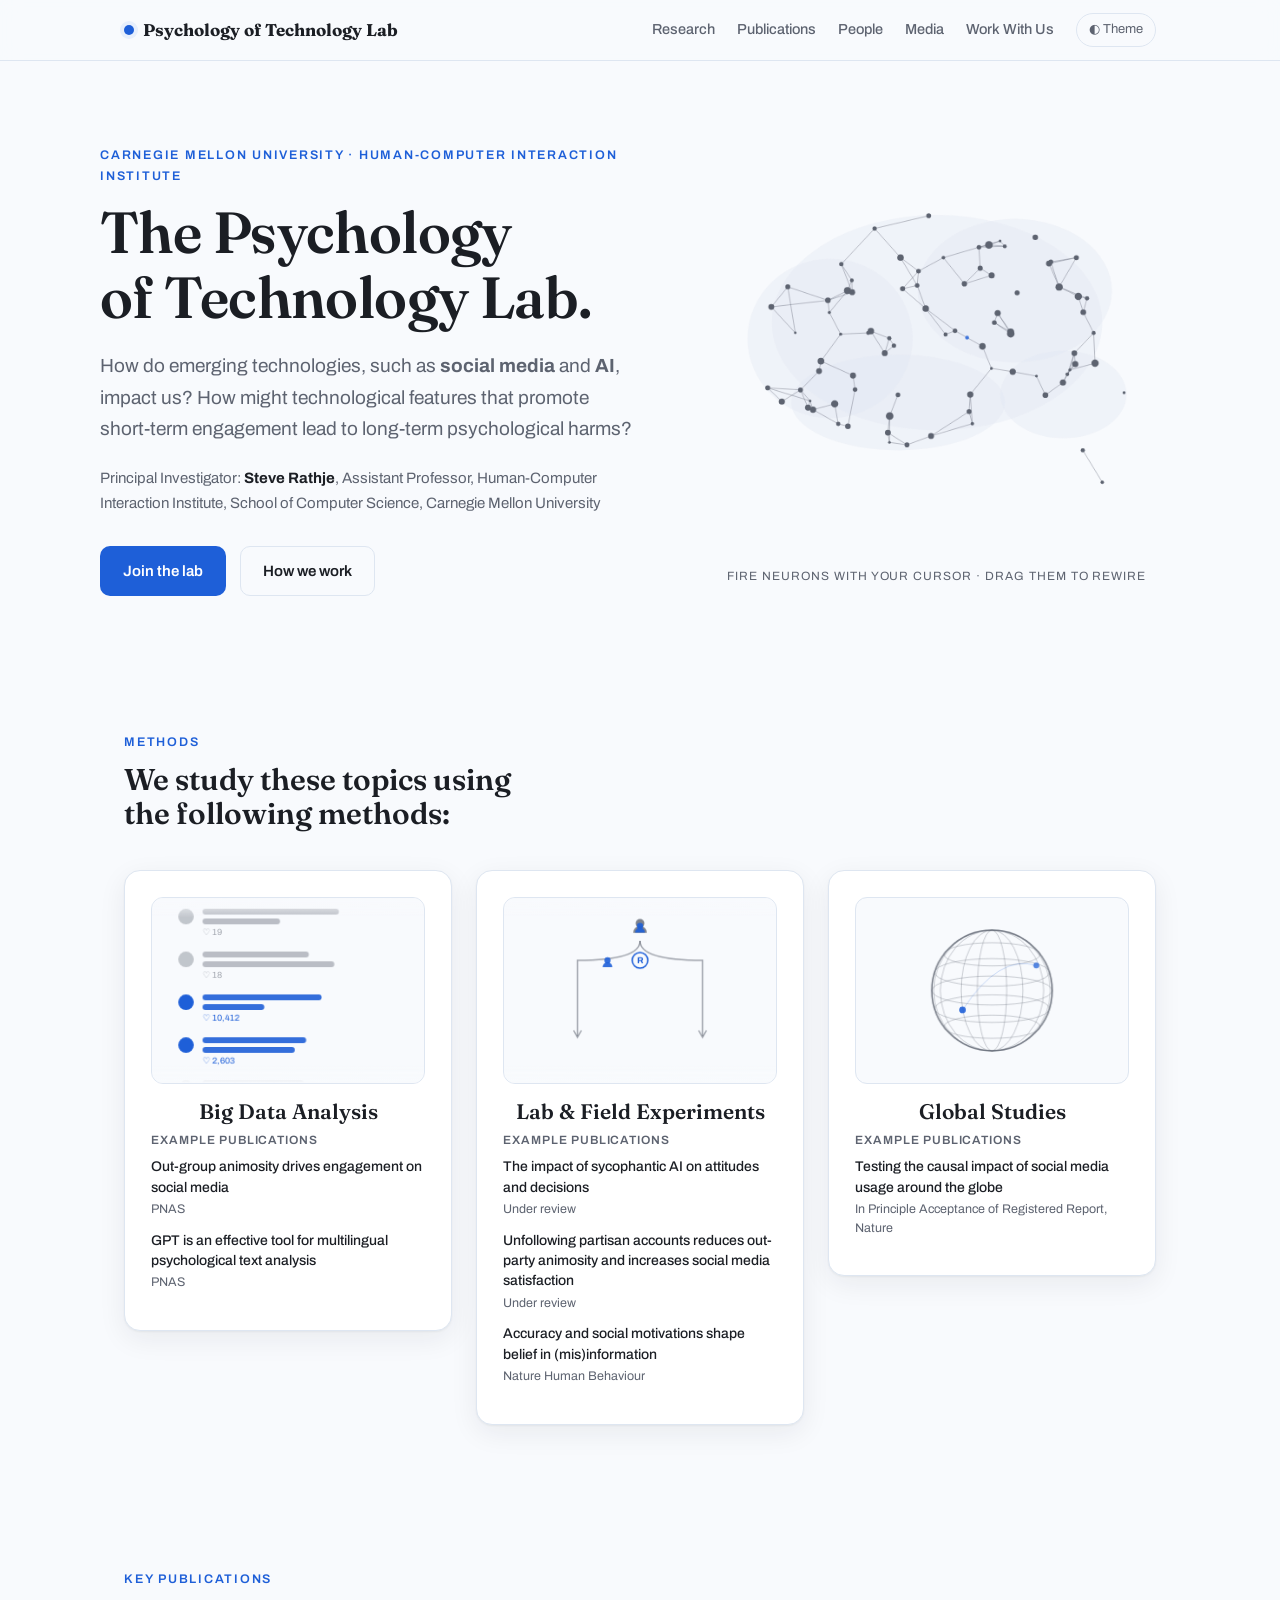
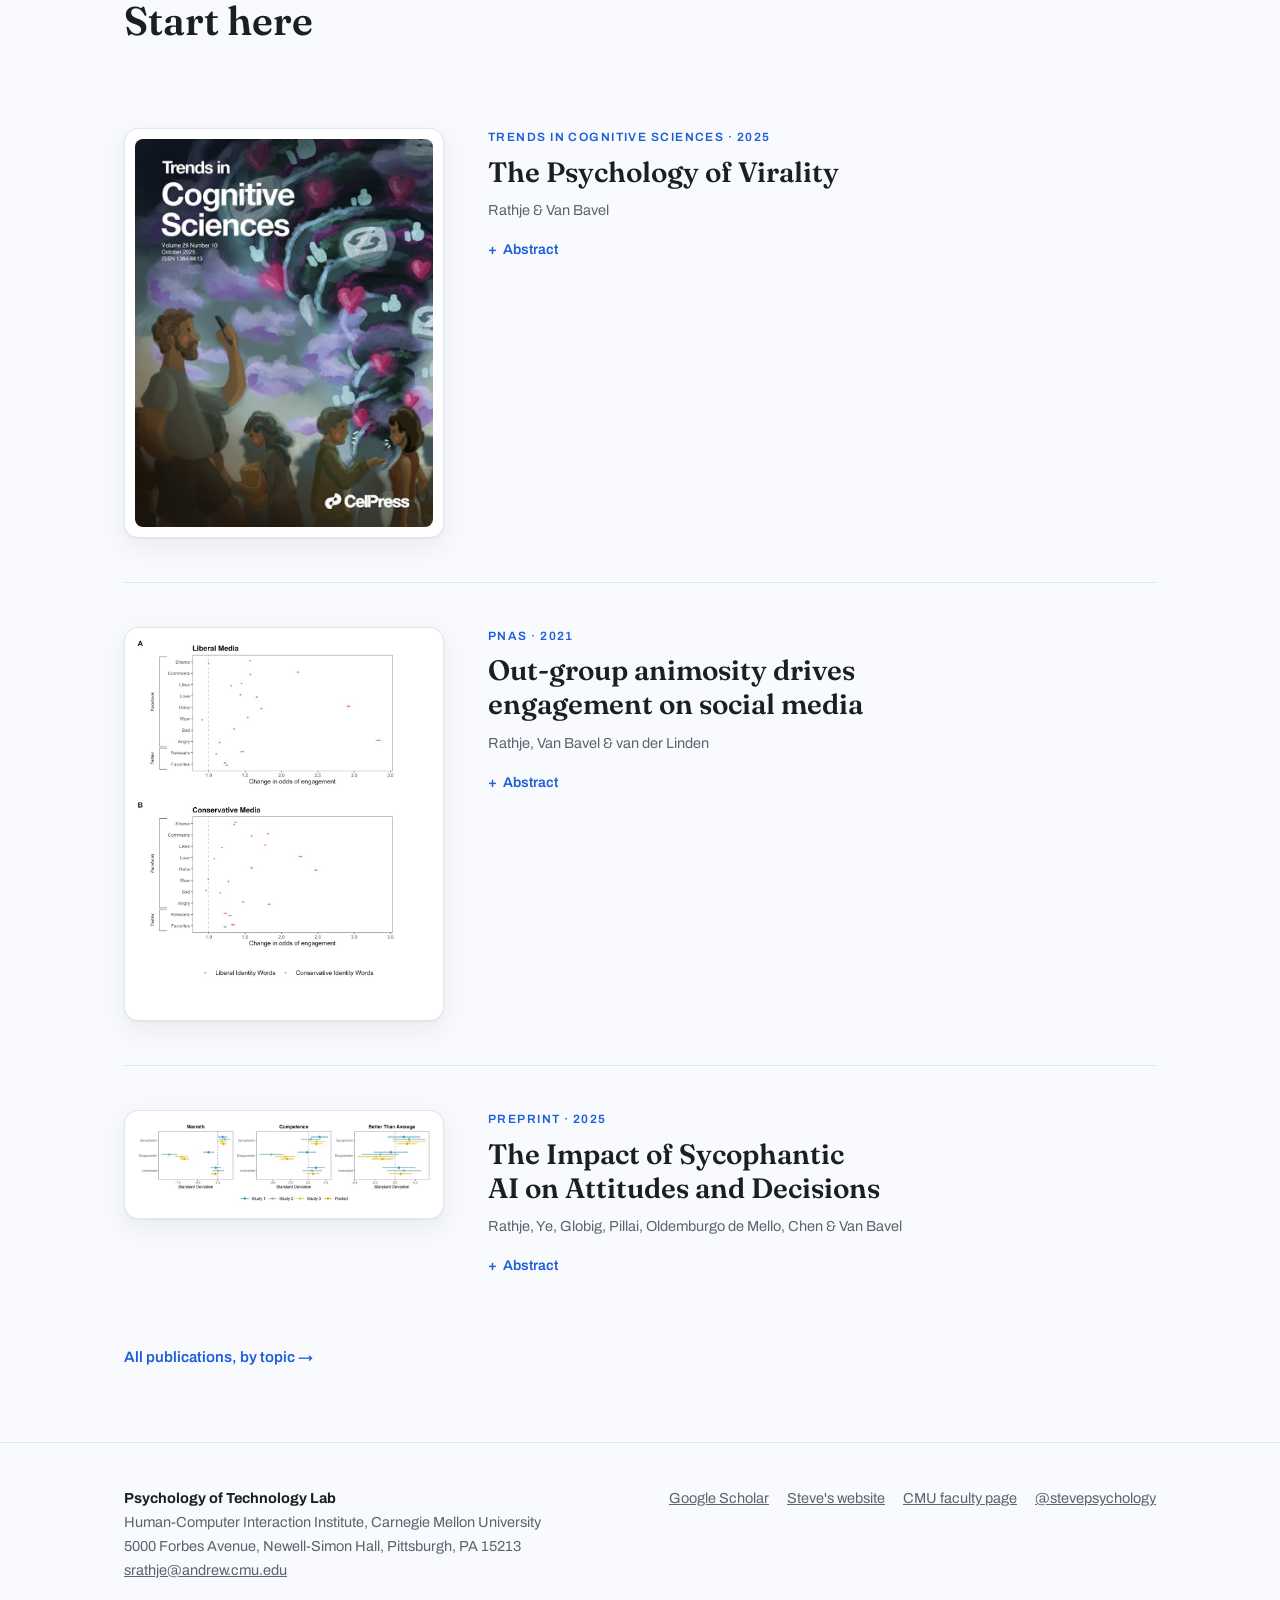
==== index.html @ 907377c3 "Organic brain + serif restored; editorial pub rows with framed figures and click-to-expand abstracts" ====
<!DOCTYPE html>
<html lang="en">
<head>
<meta charset="UTF-8">
<meta name="viewport" content="width=device-width, initial-scale=1.0">
<title>Psychology of Technology Lab — Carnegie Mellon University</title>
<meta name="description" content="The Psychology of Technology Lab at Carnegie Mellon University, led by Steve Rathje, studies how social media and AI shape belief, emotion, and division.">
<link rel="preconnect" href="https://fonts.googleapis.com">
<link rel="preconnect" href="https://fonts.gstatic.com" crossorigin>
<link href="https://fonts.googleapis.com/css2?family=Fraunces:opsz,wght@9..144,500;9..144,600;9..144,700&family=Archivo:wght@400;500;600;700&display=swap" rel="stylesheet">
<link rel="stylesheet" href="style.css">
</head>
<body>
<nav>
  <div class="wrap nav-inner">
    <a class="logo" href="index.html"><span class="badge" aria-hidden="true"></span>Psychology of Technology Lab</a>
    <div class="nav-links">
      <a href="index.html#methods">Research</a>
      <a href="publications.html">Publications</a>
      <a href="people.html">People</a>
      <a href="media.html">Media</a>
      <a href="join.html" class="keep">Work With Us</a>
      <button id="themeToggle" class="keep" aria-label="Toggle color theme">◐ Theme</button>
    </div>
  </div>
</nav>


<header class="hero wrap" id="top">
  <div class="hero-grid hero-v2">
    <div>
      <div class="eyebrow">Carnegie Mellon University · Human-Computer Interaction Institute</div>
      <h1 class="lab-title">The Psychology of Technology&nbsp;Lab.</h1>
      <p class="lede">How do emerging technologies, such as <strong>social media</strong> and
        <strong>AI</strong>, impact us? How might technological features that promote short-term
        engagement lead to long-term psychological harms?</p>
      <p class="director">Principal Investigator: <strong>Steve Rathje</strong>, Assistant Professor,
        Human-Computer Interaction Institute, School of Computer Science, Carnegie Mellon University</p>
      <div class="cta-row">
        <a class="btn primary" href="join.html">Join the lab</a>
        <a class="btn ghost" href="#methods">How we work</a>
      </div>
    </div>
    <div class="brain-wrap" aria-hidden="true">
      <canvas id="brain" width="560" height="460"></canvas>
      <div class="brain-hint">fire neurons with your cursor · drag them to rewire</div>
    </div>
  </div>
</header>



<section id="methods">
  <div class="wrap">
    <div class="section-head">
      <div class="eyebrow">Methods</div>
      <h2>We study these topics using the following methods:</h2>
    </div>
    <div class="methods">
      <div class="method">
        <div class="micon-frame"><canvas id="mData" width="220" height="150"></canvas></div>
        <h3>Big Data Analysis</h3>
        <div class="links"><span class="links-label">Example publications</span>
          <a href="https://doi.org/10.1073/pnas.2024292118" target="_blank" rel="noopener">Out-group animosity drives engagement on social media</a>
          <span class="venue">PNAS</span>
          <a href="https://doi.org/10.1073/pnas.2308950121" target="_blank" rel="noopener">GPT is an effective tool for multilingual psychological text analysis</a>
          <span class="venue">PNAS</span>
        </div>
      </div>
      <div class="method">
        <div class="micon-frame"><canvas id="mRct" width="220" height="150"></canvas></div>
        <h3>Lab &amp; Field Experiments</h3>
        <div class="links"><span class="links-label">Example publications</span>
          <a href="https://osf.io/preprints/psyarxiv/vmyek_v1" target="_blank" rel="noopener">The impact of sycophantic AI on attitudes and decisions</a>
          <span class="venue">Under review</span>
          <a href="https://doi.org/10.31234/osf.io/acbwg" target="_blank" rel="noopener">Unfollowing partisan accounts reduces out-party animosity and increases social media satisfaction</a>
          <span class="venue">Under review</span>
          <a href="https://doi.org/10.1038/s41562-023-01540-w" target="_blank" rel="noopener">Accuracy and social motivations shape belief in (mis)information</a>
          <span class="venue">Nature Human Behaviour</span>
        </div>
      </div>
      <div class="method">
        <div class="micon-frame"><canvas id="mGlobe" width="220" height="150"></canvas></div>
        <h3>Global Studies</h3>
        <div class="links"><span class="links-label">Example publications</span>
          <a href="https://osf.io/preprints/psyarxiv/ujtxa_v1" target="_blank" rel="noopener">Testing the causal impact of social media usage around the globe</a>
          <span class="venue">In Principle Acceptance of Registered Report, Nature</span>
        </div>
      </div>
    </div>
  </div>
</section>



<section id="key-pubs">
  <div class="wrap">
    <div class="section-head">
      <div class="eyebrow">Key Publications</div>
      <h2>Start here</h2>
    </div>
    <div>
      <div class="kp-row">
        <div class="kp-fig kp-cover"><img src="images/virality-cover.jpg" alt="" onerror="this.parentNode.remove()"></div>
        <div>
          <div class="kp-venue">Trends in Cognitive Sciences · 2025</div>
          <h3 class="kp-title"><a href="https://doi.org/10.1016/j.tics.2025.06.014" target="_blank" rel="noopener">The Psychology of Virality</a></h3>
          <div class="kp-authors">Rathje &amp; Van Bavel</div>
          <details class="kp-details"><summary>Abstract</summary><p class="kp-abs">Why do some ideas spread widely, while others fail to catch on? We review the psychology of information spread, or the psychology of “virality.” Similar types of information tend to spread in many contexts, both online and offline. This is likely because similar psychological processes drive information spread across contexts. We explain how these psychological processes interact with structural features of information environments, including norms, networks, and incentive structures. Surprisingly, widely shared content is often not widely liked—a phenomenon called “the paradox of virality.” We discuss the strengths and limitations of the virality metaphor, and future directions for the field, such as leveraging recent advances in artificial intelligence to better understand how information spreads across cultures and contexts.</p></details>
        </div>
      </div>
      <div class="kp-row">
        <div class="kp-fig"><img src="images/pub-animosity.jpg" alt="" onerror="this.parentNode.remove()"></div>
        <div>
          <div class="kp-venue">PNAS · 2021</div>
          <h3 class="kp-title"><a href="https://doi.org/10.1073/pnas.2024292118" target="_blank" rel="noopener">Out-group animosity drives engagement on social media</a></h3>
          <div class="kp-authors">Rathje, Van Bavel &amp; van der Linden</div>
          <details class="kp-details"><summary>Abstract</summary><p class="kp-abs">There has been growing concern about the role social media plays in political polarization. We investigated whether out-group animosity was particularly successful at generating engagement on two of the largest social media platforms: Facebook and Twitter. Analyzing posts from news media accounts and US congressional members ( n = 2,730,215), we found that posts about the political out-group were shared or retweeted about twice as often as posts about the in-group. Each individual term referring to the political out-group increased the odds of a social media post being shared by 67%. Out-group language consistently emerged as the strongest predictor of shares and retweets: the average effect size of out-group language was about 4.8 times as strong as that of negative affect language and about 6.7 times as strong as that of moral-emotional language-both established predictors of social media engagement. Language about the out-group was a very strong predictor of "angry" reactions (the most popular reactions across all datasets), and language about the in-group was a strong predictor of "love" reactions, reflecting in-group favoritism and out-group derogation. This out-group effect was not moderated by political orientation or social media platform, but stronger effects were found among political leaders than among news media accounts. In sum, out-group language is the strongest predictor of social media engagement across all relevant predictors measured, suggesting that social media may be creating perverse incentives for content expressing out-group animosity.</p></details>
        </div>
      </div>
      <div class="kp-row">
        <div class="kp-fig"><img src="images/pub-sycophancy.jpg" alt="" onerror="this.parentNode.remove()"></div>
        <div>
          <div class="kp-venue">Preprint · 2025</div>
          <h3 class="kp-title"><a href="https://osf.io/preprints/psyarxiv/vmyek_v1" target="_blank" rel="noopener">The Impact of Sycophantic AI on Attitudes and Decisions</a></h3>
          <div class="kp-authors">Rathje, Ye, Globig, Pillai, Oldemburgo de Mello, Chen &amp; Van Bavel</div>
          <details class="kp-details"><summary>Abstract</summary><p class="kp-abs">There is widespread concern that AI chatbots are “sycophantic,” or overly agreeable and validating. However, less is known about the causal impact of interacting with sycophantic AI on beliefs and behaviors. Across seven studies (total n = 7,227), we found that people enjoyed interacting with sycophantic AI chatbots more than interacting with neutral chatbots or “disagreeable” chatbots that challenged them. Brief conversations with sycophantic chatbots about political or personal topics increased the strength of people’s attitudes. Sycophantic chatbots also inflated people’s perceptions that they were better than the average person on desirable traits, and led people to bet more money that they scored better than average on tasks purporting to measure desirable traits. Participants consistently rated sycophantic chatbots as more “unbiased” than disagreeable chatbots, suggesting that people may be blind to biases in AI output that aligns with their views.</p></details>
        </div>
      </div>
    </div>
    <p class="see-all"><a href="publications.html">All publications, by topic →</a></p>
  </div>
</section>

<footer id="contact">
  <div class="wrap foot-grid">
    <div>
      <strong style="color:var(--ink)">Psychology of Technology Lab</strong><br>
      Human-Computer Interaction Institute, Carnegie Mellon University<br>
      5000 Forbes Avenue, Newell-Simon Hall, Pittsburgh, PA 15213<br>
      <a href="mailto:srathje@andrew.cmu.edu">srathje@andrew.cmu.edu</a>
    </div>
    <div class="foot-links">
      <a href="https://scholar.google.com/citations?user=tw5jvawAAAAJ" target="_blank" rel="noopener">Google Scholar</a>
      <a href="https://stevenrathje.com" target="_blank" rel="noopener">Steve's website</a>
      <a href="https://www.hcii.cmu.edu/people/steve-rathje" target="_blank" rel="noopener">CMU faculty page</a>
      <a href="https://www.tiktok.com/@stevepsychology" target="_blank" rel="noopener">@stevepsychology</a>
    </div>
  </div>
</footer>
<script>
const root=document.documentElement;
const saved=localStorage.getItem('ptl-theme');
if(saved) root.dataset.theme=saved;
document.getElementById('themeToggle').addEventListener('click',()=>{
  const dark=root.dataset.theme?root.dataset.theme==='dark':matchMedia('(prefers-color-scheme: dark)').matches;
  root.dataset.theme=dark?'light':'dark';
  localStorage.setItem('ptl-theme',root.dataset.theme);
});
</script>

<script>
// ===== stat counters =====
const fmt=n=>n>=1e6?(n/1e6)+'M':n.toLocaleString();
const animate=el=>{const target=+el.dataset.count,suffix=el.dataset.suffix||'';
  const t0=performance.now(),dur=1400;
  const step=t=>{const p=Math.min(1,(t-t0)/dur),eased=1-Math.pow(1-p,3);
    el.textContent=fmt(Math.round(target*eased))+(p===1?suffix:'');
    if(p<1)requestAnimationFrame(step);};
  requestAnimationFrame(step);};
const io=new IntersectionObserver(es=>es.forEach(e=>{
  if(e.isIntersecting){animate(e.target);io.unobserve(e.target);}}),{threshold:.6});
document.querySelectorAll('[data-count]').forEach(el=>io.observe(el));

const reduceMotion=matchMedia('(prefers-reduced-motion: reduce)').matches;
const css=v=>getComputedStyle(document.documentElement).getPropertyValue(v).trim();
const hiDPI=(cv,LW,LH)=>{const d=window.devicePixelRatio||1;cv.width=LW*d;cv.height=LH*d;
  const x=cv.getContext('2d');x.setTransform(d,0,0,d,0,0);return x;};

// ===== brain: neurons + wires that spark near the cursor =====
(function(){
  const cv=document.getElementById('brain'); if(!cv) return;
  const W=560,H=460,ctx=hiDPI(cv,W,H);
  // brain silhouette = union of blobs (side profile, facing left)
  const blobs=[
    [0.50,0.42,0.34,0.27],  // main hemisphere
    [0.28,0.46,0.17,0.20],  // frontal lobe
    [0.66,0.34,0.20,0.18],  // parietal
    [0.76,0.60,0.13,0.11],  // cerebellum
    [0.42,0.62,0.22,0.12],  // temporal
  ];
  const inBrain=(x,y)=>blobs.some(([cx,cy,rx,ry])=>{
    const dx=(x-cx)/rx, dy=(y-cy)/ry; return dx*dx+dy*dy<=1;});
  // sample neurons
  const N=80, nodes=[];
  let guard=0;
  while(nodes.length<N && guard++<20000){
    const x=Math.random(), y=Math.random();
    if(inBrain(x,y)) nodes.push({x:x*W, y:y*H, r:2+Math.random()*2, ph:Math.random()*6.28});
  }
  // brain stem tail
  nodes.push({x:0.80*W,y:0.74*H,r:2.5,ph:0},{x:0.84*W,y:0.82*H,r:2.5,ph:1});
  // edges: k nearest
  const edges=[];
  nodes.forEach((a,i)=>{
    const near=nodes.map((b,j)=>({j,d:Math.hypot(a.x-b.x,a.y-b.y)}))
      .filter(o=>o.j!==i).sort((p,q)=>p.d-q.d).slice(0,3);
    near.forEach(o=>{ if(i<o.j) edges.push([i,o.j]); });
  });
  let mouse={x:-999,y:-999}, dragging=null;
  const pos=e=>{const r=cv.getBoundingClientRect();
    return {x:(e.clientX-r.left)*(W/r.width), y:(e.clientY-r.top)*(H/r.height)};};
  cv.addEventListener('pointerdown',e=>{
    const p=pos(e);
    let best=null,bd=20;
    nodes.forEach(n=>{const d=Math.hypot(p.x-n.x,p.y-n.y); if(d<bd){bd=d;best=n;}});
    if(best){dragging=best; cv.setPointerCapture(e.pointerId); cv.style.cursor='grabbing';}
  });
  cv.addEventListener('pointermove',e=>{
    mouse=pos(e);
    if(dragging){
      dragging.x=Math.max(6,Math.min(W-6,mouse.x));
      dragging.y=Math.max(6,Math.min(H-6,mouse.y));
    } else {
      let near=false;
      nodes.forEach(n=>{if(Math.hypot(mouse.x-n.x,mouse.y-n.y)<20)near=true;});
      cv.style.cursor=near?'grab':'crosshair';
    }
  });
  const release=e=>{dragging=null; cv.style.cursor='crosshair';};
  cv.addEventListener('pointerup',release);
  cv.addEventListener('pointercancel',release);
  cv.addEventListener('pointerleave',e=>{if(!dragging)mouse={x:-999,y:-999};});
  const distToSeg=(p,a,b)=>{
    const l2=(a.x-b.x)**2+(a.y-b.y)**2; if(!l2) return Math.hypot(p.x-a.x,p.y-a.y);
    let t=((p.x-a.x)*(b.x-a.x)+(p.y-a.y)*(b.y-a.y))/l2; t=Math.max(0,Math.min(1,t));
    return Math.hypot(p.x-(a.x+t*(b.x-a.x)), p.y-(a.y+t*(b.y-a.y)));};
  // idle traveling pulses
  const pulses=[];
  const spawnPulse=()=>{ if(pulses.length<5) pulses.push({e:Math.floor(Math.random()*edges.length),t:0}); };
  setInterval(spawnPulse, 700);
  function jaggedLine(a,b,mag){
    ctx.beginPath(); ctx.moveTo(a.x,a.y);
    const segs=6;
    for(let s=1;s<segs;s++){
      const t=s/segs, nx=b.y-a.y, ny=a.x-b.x, len=Math.hypot(nx,ny)||1;
      const off=(Math.random()-0.5)*mag;
      ctx.lineTo(a.x+(b.x-a.x)*t+nx/len*off, a.y+(b.y-a.y)*t+ny/len*off);
    }
    ctx.lineTo(b.x,b.y); ctx.stroke();
  }
  function draw(t){
    ctx.clearRect(0,0,W,H);
    const accent=css('--accent')||'#E0402F', mutedC=css('--muted')||'#888', hair=css('--hairline')||'#ddd';
    // soft silhouette
    ctx.save(); ctx.globalAlpha=0.35;
    blobs.forEach(([cx,cy,rx,ry])=>{ ctx.beginPath();
      ctx.ellipse(cx*W,cy*H,rx*W,ry*H,0,0,6.29); ctx.fillStyle=hair; ctx.fill(); });
    ctx.restore();
    // wires
    edges.forEach(([i,j],k)=>{
      const a=nodes[i],b=nodes[j];
      const d=distToSeg(mouse,a,b);
      if(d<42){ // ⚡ electrified
        ctx.lineWidth=1.8; ctx.strokeStyle=accent;
        ctx.shadowColor=accent; ctx.shadowBlur=10;
        jaggedLine(a,b,7); ctx.shadowBlur=0;
      } else {
        ctx.lineWidth=1; ctx.strokeStyle=mutedC; ctx.globalAlpha=0.4;
        ctx.beginPath(); ctx.moveTo(a.x,a.y); ctx.lineTo(b.x,b.y); ctx.stroke();
        ctx.globalAlpha=1;
      }
    });
    // idle pulses
    for(let k=pulses.length-1;k>=0;k--){
      const p=pulses[k]; p.t+=0.02;
      if(p.t>=1){pulses.splice(k,1);continue;}
      const [i,j]=edges[p.e], a=nodes[i], b=nodes[j];
      ctx.beginPath();
      ctx.arc(a.x+(b.x-a.x)*p.t, a.y+(b.y-a.y)*p.t, 2.2, 0, 6.29);
      ctx.fillStyle=accent; ctx.globalAlpha=0.8; ctx.fill(); ctx.globalAlpha=1;
    }
    // neurons
    nodes.forEach(n=>{
      const d=Math.hypot(mouse.x-n.x, mouse.y-n.y);
      const hot=d<46;
      const r=n.r+(hot?2.5:Math.sin(t/700+n.ph)*0.6);
      ctx.beginPath(); ctx.arc(n.x,n.y,Math.max(1,r),0,6.29);
      ctx.fillStyle=hot?accent:mutedC;
      if(hot){ctx.shadowColor=accent;ctx.shadowBlur=12;}
      ctx.fill(); ctx.shadowBlur=0;
    });
    if(!reduceMotion) requestAnimationFrame(draw);
  }
  requestAnimationFrame(draw);
})();

// ===== unified method tiles: shared palette + fades =====
const tileColors=()=>({acc:css('--accent'),mut:css('--muted'),bg:css('--bg'),hair:css('--hairline')});
function edgeFade(ctx,W,H,bg){
  let g=ctx.createLinearGradient(0,0,0,18); g.addColorStop(0,bg); g.addColorStop(1,bg+'00');
  try{ctx.fillStyle=g;}catch(e){ctx.fillStyle=bg;}
  ctx.save();
  const top=ctx.createLinearGradient(0,0,0,20), bot=ctx.createLinearGradient(0,H-20,0,H);
  const toRgba=(hex,a)=>{const n=parseInt(hex.replace('#',''),16);
    return `rgba(${n>>16&255},${n>>8&255},${n&255},${a})`;};
  top.addColorStop(0,toRgba(bg,1)); top.addColorStop(1,toRgba(bg,0));
  bot.addColorStop(0,toRgba(bg,0)); bot.addColorStop(1,toRgba(bg,1));
  ctx.fillStyle=top; ctx.fillRect(0,0,W,20);
  ctx.fillStyle=bot; ctx.fillRect(0,H-20,W,20);
  ctx.restore();
}

// ---- big data: scrolling feed, click to like a post ----
(function(){
  const cv=document.getElementById('mData'); if(!cv) return;
  cv.style.cursor='pointer'; cv.title='Click a post to like it';
  const W=280,H=190,ctx=hiDPI(cv,W,H),PAD=26,ROW=44;
  const NROWS=Math.ceil(H/ROW)+2;
  const mkRow=()=>({w1:0.4+Math.random()*0.4, w2:0.25+Math.random()*0.45,
    hot:Math.random()<0.25, n:Math.floor(Math.random()*90)+10, liked:false, burst:0});
  const rows=Array.from({length:NROWS},mkRow);
  let off=0;
  cv.addEventListener('pointerdown',e=>{
    const r=cv.getBoundingClientRect();
    const y=(e.clientY-r.top)*(H/r.height);
    const i=Math.round((y+off+10-12)/ROW);
    if(rows[i]){ rows[i].liked=!rows[i].liked; rows[i].burst=1; }
  });
  function draw(){
    const {acc,mut,bg}=tileColors();
    ctx.clearRect(0,0,W,H);
    off+=0.35;
    if(off>=ROW){ off-=ROW; rows.pop(); rows.unshift(mkRow()); }
    rows.forEach((r,i)=>{
      const y=i*ROW-off-10;
      const on=r.hot||r.liked;
      ctx.beginPath(); ctx.arc(PAD+9,y+12,8,0,6.29);
      ctx.fillStyle=on?acc:mut; ctx.globalAlpha=on?1:0.35; ctx.fill(); ctx.globalAlpha=1;
      ctx.fillStyle=on?acc:mut; ctx.globalAlpha=on?0.9:0.4;
      ctx.beginPath(); ctx.roundRect(PAD+26,y+4,(W-2*PAD-30)*r.w1,6,3); ctx.fill();
      ctx.beginPath(); ctx.roundRect(PAD+26,y+14,(W-2*PAD-30)*r.w2,6,3); ctx.fill();
      ctx.globalAlpha=1;
      ctx.font='9px Archivo,sans-serif';
      ctx.fillStyle=on?acc:mut; ctx.globalAlpha=on?1:0.55;
      const count=r.liked?(r.n*137+1).toLocaleString():(r.hot?(r.n*137).toLocaleString():r.n);
      ctx.fillText((r.liked?'❤ ':'♡ ')+count+(r.liked?'  ⟳ '+Math.floor(r.n/2):''), PAD+26, y+31);
      ctx.globalAlpha=1;
      if(r.burst>0){ // like burst
        ctx.beginPath(); ctx.arc(PAD+9,y+12,8+(1-r.burst)*16,0,6.29);
        ctx.strokeStyle=acc; ctx.globalAlpha=r.burst*0.7; ctx.lineWidth=2; ctx.stroke();
        ctx.globalAlpha=1; r.burst-=0.03;
      }
    });
    edgeFade(ctx,W,H,bg);
    if(!reduceMotion) requestAnimationFrame(draw);
  }
  requestAnimationFrame(draw);
})();

// ---- randomization: click to reverse assignment ----
(function(){
  const cv=document.getElementById('mRct'); if(!cv) return;
  cv.style.cursor='pointer'; cv.title='Click to re-randomize';
  const W=280,H=190,ctx=hiDPI(cv,W,H),cx=W/2;
  const binY=H-34, leftX=W*0.27, rightX=W*0.73;
  const bins={l:[],r:[]};
  const parts=[];
  let flash=0;
  setInterval(()=>{ if(parts.length<3) parts.push({side:Math.random()<0.5?-1:1,t:0}); }, 900);
  cv.addEventListener('pointerdown',()=>{
    parts.forEach(p=>p.side*=-1);
    const tmp=bins.l.length; bins.l.length=bins.r.length; bins.r.length=tmp;
    flash=1;
  });
  function person(x,y,s,color,alpha){
    ctx.strokeStyle=color; ctx.fillStyle=color; ctx.globalAlpha=alpha; ctx.lineWidth=1.5;
    ctx.beginPath(); ctx.arc(x,y,3.2*s,0,6.29); ctx.fill();
    ctx.beginPath(); ctx.arc(x,y+7*s,5*s,Math.PI,0,false); ctx.fill();
    ctx.globalAlpha=1;
  }
  function draw(){
    const {acc,mut,bg}=tileColors();
    ctx.clearRect(0,0,W,H);
    person(cx,26,1.4,mut,0.8);
    ctx.strokeStyle=mut; ctx.globalAlpha=0.55; ctx.lineWidth=1.5;
    [[leftX,-1],[rightX,1]].forEach(([bx])=>{
      ctx.beginPath(); ctx.moveTo(cx,44);
      ctx.quadraticCurveTo(cx,64,bx,64); ctx.lineTo(bx,binY-14); ctx.stroke();
      ctx.beginPath(); ctx.moveTo(bx-4,binY-20); ctx.lineTo(bx,binY-13); ctx.lineTo(bx+4,binY-20); ctx.stroke();
    });
    ctx.globalAlpha=1;
    ctx.beginPath(); ctx.arc(cx,64,8+flash*3,0,6.29);
    ctx.fillStyle=bg; ctx.fill();
    ctx.strokeStyle=acc; ctx.lineWidth=1.5+flash*1.5; ctx.stroke();
    ctx.fillStyle=acc; ctx.font='bold 9px Archivo'; ctx.fillText('R',cx-3,67);
    if(flash>0) flash-=0.05;
    for(let k=parts.length-1;k>=0;k--){
      const p=parts[k]; p.t+=0.012;
      if(p.t>=1){ (p.side<0?bins.l:bins.r).push(1); parts.splice(k,1); continue; }
      const bx=p.side<0?leftX:rightX;
      let x,y;
      if(p.t<0.35){ x=cx; y=26+(p.t/0.35)*38; }
      else if(p.t<0.6){ const u=(p.t-0.35)/0.25; x=cx+(bx-cx)*u; y=64; }
      else { const u=(p.t-0.6)/0.4; x=bx; y=64+(binY-14-64)*u; }
      person(x,y,1,acc,0.9);
    }
    [[bins.l,leftX],[bins.r,rightX]].forEach(([b,bx])=>{
      const show=Math.min(b.length,5);
      for(let i=0;i<show;i++) person(bx+(i-(show-1)/2)*13, binY, 1, acc, 0.85);
    });
    if(bins.l.length+bins.r.length>10){ bins.l.length=Math.min(bins.l.length,5); bins.r.length=Math.min(bins.r.length,5); }
    edgeFade(ctx,W,H,bg);
    if(!reduceMotion) requestAnimationFrame(draw);
  }
  requestAnimationFrame(draw);
})();

// ---- globe: drag to spin, with inertia ----
(function(){
  const cv=document.getElementById('mGlobe'); if(!cv) return;
  cv.style.cursor='grab'; cv.title='Drag to spin the globe';
  cv.style.touchAction='none';
  const W=280,H=190,ctx=hiDPI(cv,W,H),R=62,cx=W/2,cy=H/2;
  let ph=0, vel=0.007, dragging=false, lastX=0;
  cv.addEventListener('pointerdown',e=>{dragging=true; lastX=e.clientX; vel=0;
    cv.setPointerCapture(e.pointerId); cv.style.cursor='grabbing';});
  cv.addEventListener('pointermove',e=>{
    if(!dragging) return;
    const dx=e.clientX-lastX; lastX=e.clientX;
    ph+=dx*0.012; vel=dx*0.012;
  });
  const release=()=>{dragging=false; cv.style.cursor='grab';};
  cv.addEventListener('pointerup',release); cv.addEventListener('pointercancel',release);
  const sites=[[-0.45,0.4],[0.15,1.6],[0.5,2.9],[-0.1,4.1],[0.35,5.2],[-0.6,2.2]];
  const sitePos=(lat,lon)=>{
    const y=cy+lat*R*0.92, r=Math.sqrt(1-(lat*0.92)**2)*R, a=lon+ph;
    return {x:cx+Math.sin(a)*r, z:Math.cos(a), y};};
  function draw(){
    const {acc,mut}=tileColors();
    ctx.clearRect(0,0,W,H);
    if(!dragging){
      // inertia decays toward gentle default spin (keeps direction)
      const target=(vel<0?-1:1)*0.007;
      vel+=(target-vel)*0.02;
      ph+=vel;
    }
    ctx.beginPath(); ctx.arc(cx,cy,R,0,6.29);
    ctx.strokeStyle=mut; ctx.globalAlpha=0.8; ctx.lineWidth=1.5; ctx.stroke(); ctx.globalAlpha=1;
    ctx.lineWidth=1; ctx.strokeStyle=mut;
    [-0.6,-0.3,0,0.3,0.6].forEach(f=>{
      const r=Math.sqrt(1-f*f)*R;
      ctx.beginPath(); ctx.ellipse(cx,cy+f*R,r,r*0.24,0,0,6.29);
      ctx.globalAlpha=0.3; ctx.stroke();});
    for(let k=0;k<4;k++){
      const a=ph+k*Math.PI/4, rx=Math.abs(Math.cos(a))*R;
      ctx.beginPath(); ctx.ellipse(cx,cy,Math.max(rx,0.5),R,0,0,6.29);
      ctx.globalAlpha=0.3; ctx.stroke();}
    ctx.globalAlpha=1;
    const front=sites.map(([la,lo])=>sitePos(la,lo)).filter(p=>p.z>0.15);
    ctx.strokeStyle=acc; ctx.lineWidth=1;
    for(let i=0;i<front.length-1;i++){
      const a=front[i], b=front[i+1], mx=(a.x+b.x)/2, my=Math.min(a.y,b.y)-12;
      ctx.globalAlpha=0.35*Math.min(a.z,b.z);
      ctx.beginPath(); ctx.moveTo(a.x,a.y); ctx.quadraticCurveTo(mx,my,b.x,b.y); ctx.stroke();}
    ctx.globalAlpha=1;
    sites.forEach(([la,lo])=>{
      const p=sitePos(la,lo); if(p.z<=0.05) return;
      ctx.beginPath(); ctx.arc(p.x,p.y,2.2+p.z*1.4,0,6.29);
      ctx.fillStyle=acc; ctx.globalAlpha=0.35+0.65*p.z; ctx.fill(); ctx.globalAlpha=1;});
    if(!reduceMotion) requestAnimationFrame(draw); else { /* static */ }
  }
  requestAnimationFrame(draw);
})();
</script>
</body>
</html>
---- style.css ----
:root{
    --bg:#F8FAFD; --surface:#FFFFFF; --ink:#1B1E24; --muted:#5D6370;
    --hairline:#DEE6F1; --accent:#1E5FD8; --accent-soft:#E7EFFC;
    --good:#2E7D5B; --shadow:0 1px 2px rgba(27,30,36,.05),0 8px 28px rgba(27,30,36,.07);
  }
  @media (prefers-color-scheme: dark){
    :root{ --bg:#0B1220; --surface:#131C2E; --ink:#EDEEF1; --muted:#9BA1AE;
      --hairline:#24334E; --accent:#6BA0FF; --accent-soft:#16294A;
      --good:#5CBB92; --shadow:0 1px 2px rgba(0,0,0,.35),0 8px 28px rgba(0,0,0,.35); }
  }
  :root[data-theme="dark"]{ --bg:#0B1220; --surface:#131C2E; --ink:#EDEEF1; --muted:#9BA1AE;
    --hairline:#24334E; --accent:#6BA0FF; --accent-soft:#16294A;
    --good:#5CBB92; --shadow:0 1px 2px rgba(0,0,0,.35),0 8px 28px rgba(0,0,0,.35); }
  :root[data-theme="light"]{ --bg:#F8FAFD; --surface:#FFFFFF; --ink:#1B1E24; --muted:#5D6370;
    --hairline:#DEE6F1; --accent:#1E5FD8; --accent-soft:#E7EFFC;
    --good:#2E7D5B; --shadow:0 1px 2px rgba(27,30,36,.05),0 8px 28px rgba(27,30,36,.07); }

  *{margin:0;padding:0;box-sizing:border-box}
  html{scroll-behavior:smooth}
  body{background:var(--bg);color:var(--ink);font-family:'Archivo',system-ui,-apple-system,sans-serif;
    font-size:17px;line-height:1.65;-webkit-font-smoothing:antialiased}
  h1,h2,h3{font-family:'Fraunces',Georgia,serif;line-height:1.12;text-wrap:balance;font-weight:600}
  a{color:inherit}
  img{max-width:100%}
  .wrap{max-width:1080px;margin:0 auto;padding:0 24px}
  .eyebrow{font-size:12.5px;font-weight:600;letter-spacing:.14em;text-transform:uppercase;color:var(--accent)}
  section{padding:72px 0}
  .section-head{max-width:640px;margin-bottom:40px}
  .section-head h2{font-size:clamp(28px,4vw,40px);margin:10px 0 14px}
  .section-head p{color:var(--muted)}

  /* nav */
  nav{position:sticky;top:0;z-index:50;background:color-mix(in srgb,var(--bg) 88%, transparent);
    backdrop-filter:blur(10px);border-bottom:1px solid var(--hairline)}
  .nav-inner{display:flex;align-items:center;gap:28px;height:60px}
  .logo{font-family:'Fraunces',serif;font-weight:700;font-size:17px;text-decoration:none;display:flex;align-items:center;gap:9px}
  .logo .badge{width:10px;height:10px;border-radius:50%;background:var(--accent);
    box-shadow:0 0 0 4px var(--accent-soft);flex:none}
  .nav-links{display:flex;gap:22px;margin-left:auto;align-items:center}
  .nav-links a{text-decoration:none;font-size:14.5px;font-weight:500;color:var(--muted)}
  .nav-links a:hover{color:var(--ink)}
  #themeToggle{background:none;border:1px solid var(--hairline);border-radius:999px;
    padding:5px 12px;font:inherit;font-size:13px;color:var(--muted);cursor:pointer}
  @media(max-width:820px){.nav-links a:not(.keep){display:none}}

  /* hero */
  .hero{padding:84px 0 64px}
  .hero-grid{display:grid;grid-template-columns:1.05fr .95fr;gap:56px;align-items:center}
  @media(max-width:900px){.hero-grid{grid-template-columns:1fr}}
  .hero h1{font-size:clamp(38px,5.6vw,58px);margin:14px 0 20px}
  .hero h1 em{font-style:italic;color:var(--accent)}
  .hero .lede{font-size:19px;color:var(--muted);max-width:34em}
  .hero .director{margin-top:22px;font-size:15px;color:var(--muted)}
  .hero .director strong{color:var(--ink)}
  .cta-row{display:flex;gap:14px;margin-top:30px;flex-wrap:wrap}
  .btn{display:inline-block;text-decoration:none;font-weight:600;font-size:15px;
    padding:12px 22px;border-radius:10px;border:1px solid transparent}
  .btn.primary{background:var(--accent);color:#fff}
  .btn.primary:hover{filter:brightness(.93)}
  .btn.ghost{border-color:var(--hairline);color:var(--ink)}
  .btn.ghost:hover{border-color:var(--muted)}

  /* feed demo */
  .demo{background:var(--surface);border:1px solid var(--hairline);border-radius:16px;
    box-shadow:var(--shadow);padding:20px;max-width:430px;margin-left:auto}
  @media(max-width:900px){.demo{margin:0 auto}}
  .demo-title{display:flex;justify-content:space-between;align-items:baseline;margin-bottom:12px}
  .demo-title span{font-size:12px;letter-spacing:.1em;text-transform:uppercase;color:var(--muted);font-weight:600}
  .meter{margin-bottom:14px}
  .meter-label{display:flex;justify-content:space-between;font-size:13px;color:var(--muted);margin-bottom:5px}
  .meter-label b{color:var(--ink);font-variant-numeric:tabular-nums}
  .meter-bar{height:8px;border-radius:99px;background:var(--hairline);overflow:hidden}
  .meter-fill{height:100%;width:78%;background:var(--accent);border-radius:99px;transition:width 1.1s cubic-bezier(.2,.8,.2,1)}
  .post{border:1px solid var(--hairline);border-radius:12px;padding:12px 14px;margin-bottom:10px;
    transition:opacity .6s,transform .6s;font-size:14px}
  .post .who{font-weight:600;font-size:13.5px;display:flex;gap:6px;align-items:center}
  .post .who .tag{font-size:10.5px;font-weight:600;letter-spacing:.06em;padding:1.5px 7px;border-radius:99px}
  .tag.partisan{background:var(--accent-soft);color:var(--accent)}
  .tag.science{background:color-mix(in srgb,var(--good) 14%, transparent);color:var(--good)}
  .post p{color:var(--muted);margin:4px 0 6px;font-size:13.5px;line-height:1.45}
  .post .stats{font-size:12px;color:var(--muted);font-variant-numeric:tabular-nums}
  .post.gone{opacity:0;transform:translateX(24px);height:0;padding:0;margin:0;border:none;overflow:hidden}
  .post.new{animation:slidein .7s cubic-bezier(.2,.8,.2,1)}
  @keyframes slidein{from{opacity:0;transform:translateY(14px)}to{opacity:1;transform:none}}
  .demo .btn{width:100%;text-align:center;cursor:pointer;margin-top:4px}
  .demo-caption{font-size:12px;color:var(--muted);margin-top:12px;line-height:1.5}
  .demo-caption a{color:var(--accent)}
  @media(prefers-reduced-motion:reduce){.post,.meter-fill{transition:none}.post.new{animation:none}}

  /* stats strip */
  .stats-strip{border-top:1px solid var(--hairline);border-bottom:1px solid var(--hairline);
    padding:28px 0;display:grid;grid-template-columns:repeat(4,1fr);gap:18px}
  @media(max-width:720px){.stats-strip{grid-template-columns:repeat(2,1fr)}}
  .stat b{font-family:'Fraunces',serif;font-size:34px;font-weight:600;display:block;font-variant-numeric:tabular-nums}
  .stat span{font-size:13.5px;color:var(--muted)}

  /* research cards */
  .cards{display:grid;grid-template-columns:repeat(2,1fr);gap:20px}
  @media(max-width:760px){.cards{grid-template-columns:1fr}}
  .card{background:var(--surface);border:1px solid var(--hairline);border-radius:16px;padding:26px;box-shadow:var(--shadow)}
  .card h3{font-size:21px;margin:0 0 10px}
  .card p{color:var(--muted);font-size:15.5px}
  .card .links{margin-top:14px;font-size:14px}
  .card .links a{color:var(--accent);text-decoration:none;font-weight:500}
  .card .links a:hover{text-decoration:underline}

  /* publications */
  .pub{display:grid;grid-template-columns:110px 1fr;gap:22px;padding:20px 0;border-bottom:1px solid var(--hairline)}
  .pub:last-child{border-bottom:none}
  @media(max-width:600px){.pub{grid-template-columns:1fr;gap:4px}}
  .pub .venue{font-size:13px;font-weight:600;color:var(--accent);letter-spacing:.02em;padding-top:3px}
  .pub .title{font-weight:600}
  .pub .title a{text-decoration:none}
  .pub .title a:hover{color:var(--accent)}
  .pub .authors{font-size:14px;color:var(--muted);margin-top:2px}
  .see-all{margin-top:22px;font-size:15px}
  .see-all a{color:var(--accent);font-weight:600;text-decoration:none}

  /* people */
  .people{display:grid;grid-template-columns:repeat(3,1fr);gap:20px}
  @media(max-width:760px){.people{grid-template-columns:1fr 1fr}}
  @media(max-width:520px){.people{grid-template-columns:1fr}}
  .person{background:var(--surface);border:1px solid var(--hairline);border-radius:16px;padding:22px;box-shadow:var(--shadow)}
  .person .avatar{width:64px;height:64px;border-radius:50%;background:var(--accent-soft);
    display:flex;align-items:center;justify-content:center;font-family:'Fraunces',serif;
    font-size:22px;font-weight:600;color:var(--accent);margin-bottom:14px}
  .person h3{font-size:18px}
  .person .role{font-size:13.5px;color:var(--muted);margin:2px 0 8px}
  .person p{font-size:14px;color:var(--muted)}
  .person.join-card{border-style:dashed;background:transparent;box-shadow:none}

  /* join */
  .join-box{background:var(--surface);border:1px solid var(--hairline);border-radius:20px;
    padding:44px;box-shadow:var(--shadow);display:grid;grid-template-columns:1.2fr .8fr;gap:36px;align-items:center}
  @media(max-width:760px){.join-box{grid-template-columns:1fr;padding:30px}}
  .join-box h2{font-size:clamp(26px,3.5vw,34px);margin-bottom:12px}
  .join-box p{color:var(--muted)}
  .join-list{list-style:none;display:flex;flex-direction:column;gap:12px}
  .join-list li{padding-left:26px;position:relative;font-size:15px}
  .join-list li::before{content:"→";position:absolute;left:0;color:var(--accent);font-weight:700}

  footer{border-top:1px solid var(--hairline);padding:44px 0 60px;color:var(--muted);font-size:14.5px}
  .foot-grid{display:flex;justify-content:space-between;gap:24px;flex-wrap:wrap}
  footer a{color:var(--muted)}
  footer a:hover{color:var(--ink)}
  .foot-links{display:flex;gap:18px;flex-wrap:wrap}
  a:focus-visible,button:focus-visible{outline:2px solid var(--accent);outline-offset:2px;border-radius:4px}

/* ---- multi-page additions ---- */
.page-hero{padding:64px 0 8px}
.page-hero h1{font-size:clamp(32px,4.6vw,46px);margin:10px 0 14px}
.page-hero p{color:var(--muted);max-width:640px}
.pub-group{margin-bottom:56px}
.pub-group h2{font-size:26px;margin-bottom:6px}
.pub-group .group-note{color:var(--muted);font-size:15px;margin-bottom:10px}
.key-pubs{display:grid;grid-template-columns:repeat(3,1fr);gap:20px;margin-top:8px}
@media(max-width:860px){.key-pubs{grid-template-columns:1fr 1fr}}
@media(max-width:560px){.key-pubs{grid-template-columns:1fr}}
.key-pub{background:var(--surface);border:1px solid var(--hairline);border-radius:16px;
  overflow:hidden;box-shadow:var(--shadow);display:flex;flex-direction:column;text-decoration:none}
.key-pub:hover{border-color:var(--accent)}
.key-pub .cover{aspect-ratio:4/3;background:linear-gradient(140deg,#1E5FD8 0%,#0D2B66 100%);
  color:#fff;display:flex;flex-direction:column;justify-content:flex-end;padding:18px;position:relative}
.key-pub .cover.alt1{background:linear-gradient(140deg,#28425e,#101d2c)}
.key-pub .cover.alt2{background:linear-gradient(140deg,#3D8FD9,#0F3A6B)}
.key-pub .cover .journal{font-size:11px;letter-spacing:.14em;text-transform:uppercase;opacity:.85;font-weight:600}
.key-pub .cover .ctitle{font-family:'Fraunces',serif;font-size:19px;line-height:1.2;margin-top:4px}
.key-pub .cover img{position:absolute;inset:0;width:100%;height:100%;object-fit:contain;background:#fff;transform:scale(1.18)}
.key-pub .meta{padding:14px 16px;font-size:13.5px;color:var(--muted)}
.key-pub .meta b{color:var(--ink);display:block;font-size:14px;margin-bottom:2px}
.bio{display:grid;grid-template-columns:130px 1fr;gap:28px;padding:34px 0;border-bottom:1px solid var(--hairline)}
.bio:last-of-type{border-bottom:none}
@media(max-width:620px){.bio{grid-template-columns:1fr;gap:10px}}
.bio .avatar{width:110px;height:110px;border-radius:50%;background:var(--accent-soft);
  display:flex;align-items:center;justify-content:center;font-family:'Fraunces',serif;
  font-size:34px;font-weight:600;color:var(--accent);overflow:hidden}
.bio .avatar img{width:100%;height:100%;object-fit:cover}
.bio h3{font-size:22px}
.bio .role{color:var(--accent);font-size:14px;font-weight:600;margin:2px 0 10px}
.bio p{color:var(--muted);font-size:15.5px;margin-bottom:8px}
.bio .bio-links{font-size:14px}
.bio .bio-links a{color:var(--accent);text-decoration:none;font-weight:500;margin-right:14px}
.media-list li{list-style:none;padding:14px 0;border-bottom:1px solid var(--hairline);font-size:15.5px}
.media-list li b{font-weight:600}
.media-list li span{color:var(--muted)}
.video-grid{display:grid;grid-template-columns:1fr 1fr;gap:20px;margin-bottom:40px}
@media(max-width:700px){.video-grid{grid-template-columns:1fr}}
.video-grid iframe{width:100%;aspect-ratio:16/9;border:none;border-radius:14px;box-shadow:var(--shadow)}
.press-logos{color:var(--muted);font-size:15px;line-height:2}
.nav-links a.active{color:var(--accent)}

/* ---- hero v2: brain + methods ---- */
.hero-v2{align-items:center}
.lab-title{font-size:clamp(42px,6.2vw,68px);margin:14px 0 20px;letter-spacing:-.01em}
.brain-wrap{position:relative;text-align:center}
.brain-wrap canvas{width:100%;max-width:560px;height:auto;cursor:crosshair}
.brain-hint{font-size:12px;color:var(--muted);letter-spacing:.08em;text-transform:uppercase;margin-top:4px}
.methods{display:grid;grid-template-columns:repeat(3,1fr);gap:24px}
@media(max-width:760px){.methods{grid-template-columns:1fr}}
.method{background:var(--surface);border:1px solid var(--hairline);border-radius:16px;
  padding:26px;box-shadow:var(--shadow);text-align:center}
.method .micon{width:180px;height:140px;max-width:100%;margin:0 auto 10px;display:block;border-radius:10px}
.method h3{font-size:21px;margin-bottom:8px}
.method p{color:var(--muted);font-size:15px;margin-bottom:12px}
.method .links{font-size:14px;line-height:2}
.method .links a{color:var(--accent);text-decoration:none;font-weight:500}
.method .links a:hover{text-decoration:underline}
.key-pub .cover::after{content:"";position:absolute;inset:0;background:linear-gradient(180deg,rgba(0,0,0,0) 30%,rgba(0,0,0,.62));pointer-events:none}
.key-pub .cover .journal,.key-pub .cover .ctitle{position:relative;z-index:2}
.method .links{text-align:left;line-height:1.5}
.method .links a{display:block;margin-bottom:8px}
.method .links-label{display:block;font-size:12px;font-weight:600;letter-spacing:.08em;
  text-transform:uppercase;color:var(--muted);margin-bottom:8px}
#methods .section-head h2{font-size:clamp(23px,2.8vw,30px)}
.method .micon-map{width:100%;height:140px;object-fit:cover;border-radius:10px;border:1px solid var(--hairline)}


/* ---- calmer methods v3 ---- */
.micon-frame{background:var(--bg);border:1px solid var(--hairline);border-radius:12px;
  overflow:hidden;margin-bottom:16px;display:flex;justify-content:center}
.micon-frame canvas{width:100%;max-width:280px;height:auto;display:block}
.method .micon{margin:0}
.method .links a{color:var(--ink);font-weight:500;text-decoration:none;display:block;
  font-size:14px;line-height:1.45;margin-bottom:2px}
.method .links a:hover{color:var(--accent);text-decoration:underline}
.method .venue{display:block;color:var(--muted);font-size:12.5px;margin-bottom:12px}
.method{align-self:start}


/* zoomed cover variants + abstracts + pub columns */
.key-pub .cover img.fit-cover{object-fit:cover;transform:none}
.key-pub .abs{font-size:13px;line-height:1.55;color:var(--muted);margin-top:8px;
  display:-webkit-box;-webkit-line-clamp:8;-webkit-box-orient:vertical;overflow:hidden}
.pub-cols{display:grid;grid-template-columns:1fr 1fr;gap:48px;align-items:start}
@media(max-width:880px){.pub-cols{grid-template-columns:1fr}}
.kp-details summary{cursor:pointer;font-size:14px;font-weight:600;color:var(--accent);
  list-style:none;display:inline-flex;align-items:center;gap:6px}
.kp-details summary::before{content:"+";font-weight:700;transition:transform .2s}
.kp-details[open] summary::before{content:"–"}
.kp-details summary::-webkit-details-marker{display:none}
.kp-details .kp-abs{margin-top:10px}


/* editorial publication rows */
.kp-row{display:grid;grid-template-columns:minmax(220px,320px) 1fr;gap:44px;
  padding:44px 0;border-bottom:1px solid var(--hairline);align-items:start}
.kp-row:last-child{border-bottom:none}
@media(max-width:760px){.kp-row{grid-template-columns:1fr;gap:20px}}
.kp-fig{background:#fff;border:1px solid var(--hairline);border-radius:14px;
  box-shadow:var(--shadow);padding:10px}
.kp-fig img{width:100%;height:auto;border-radius:8px;display:block}
.kp-venue{font-size:12px;font-weight:600;letter-spacing:.12em;text-transform:uppercase;
  color:var(--accent);margin-bottom:8px}
.kp-title{font-size:clamp(21px,2.4vw,28px);line-height:1.2;margin-bottom:10px}
.kp-title a{text-decoration:none}
.kp-title a:hover{color:var(--accent)}
.kp-authors{font-size:14.5px;color:var(--muted);margin-bottom:12px}
.kp-abs{font-size:15px;color:var(--muted);line-height:1.65;max-width:62ch}
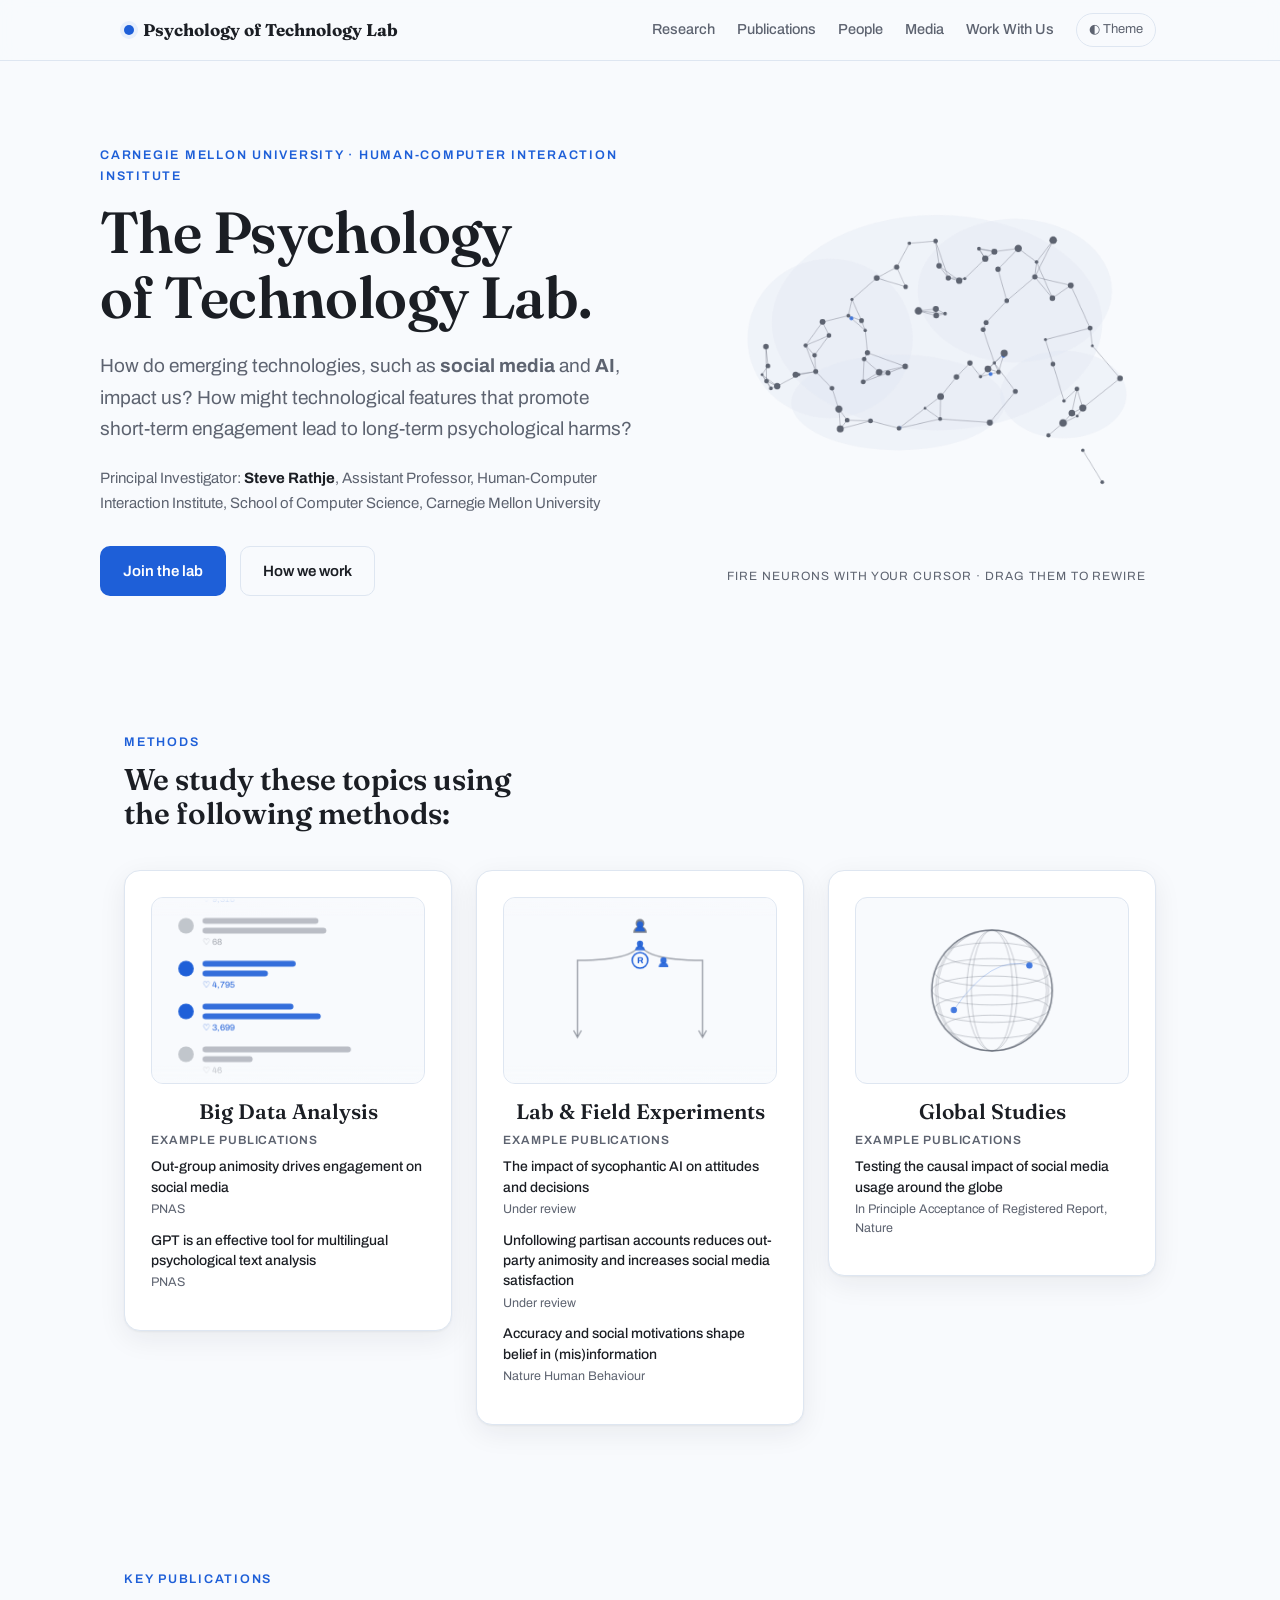
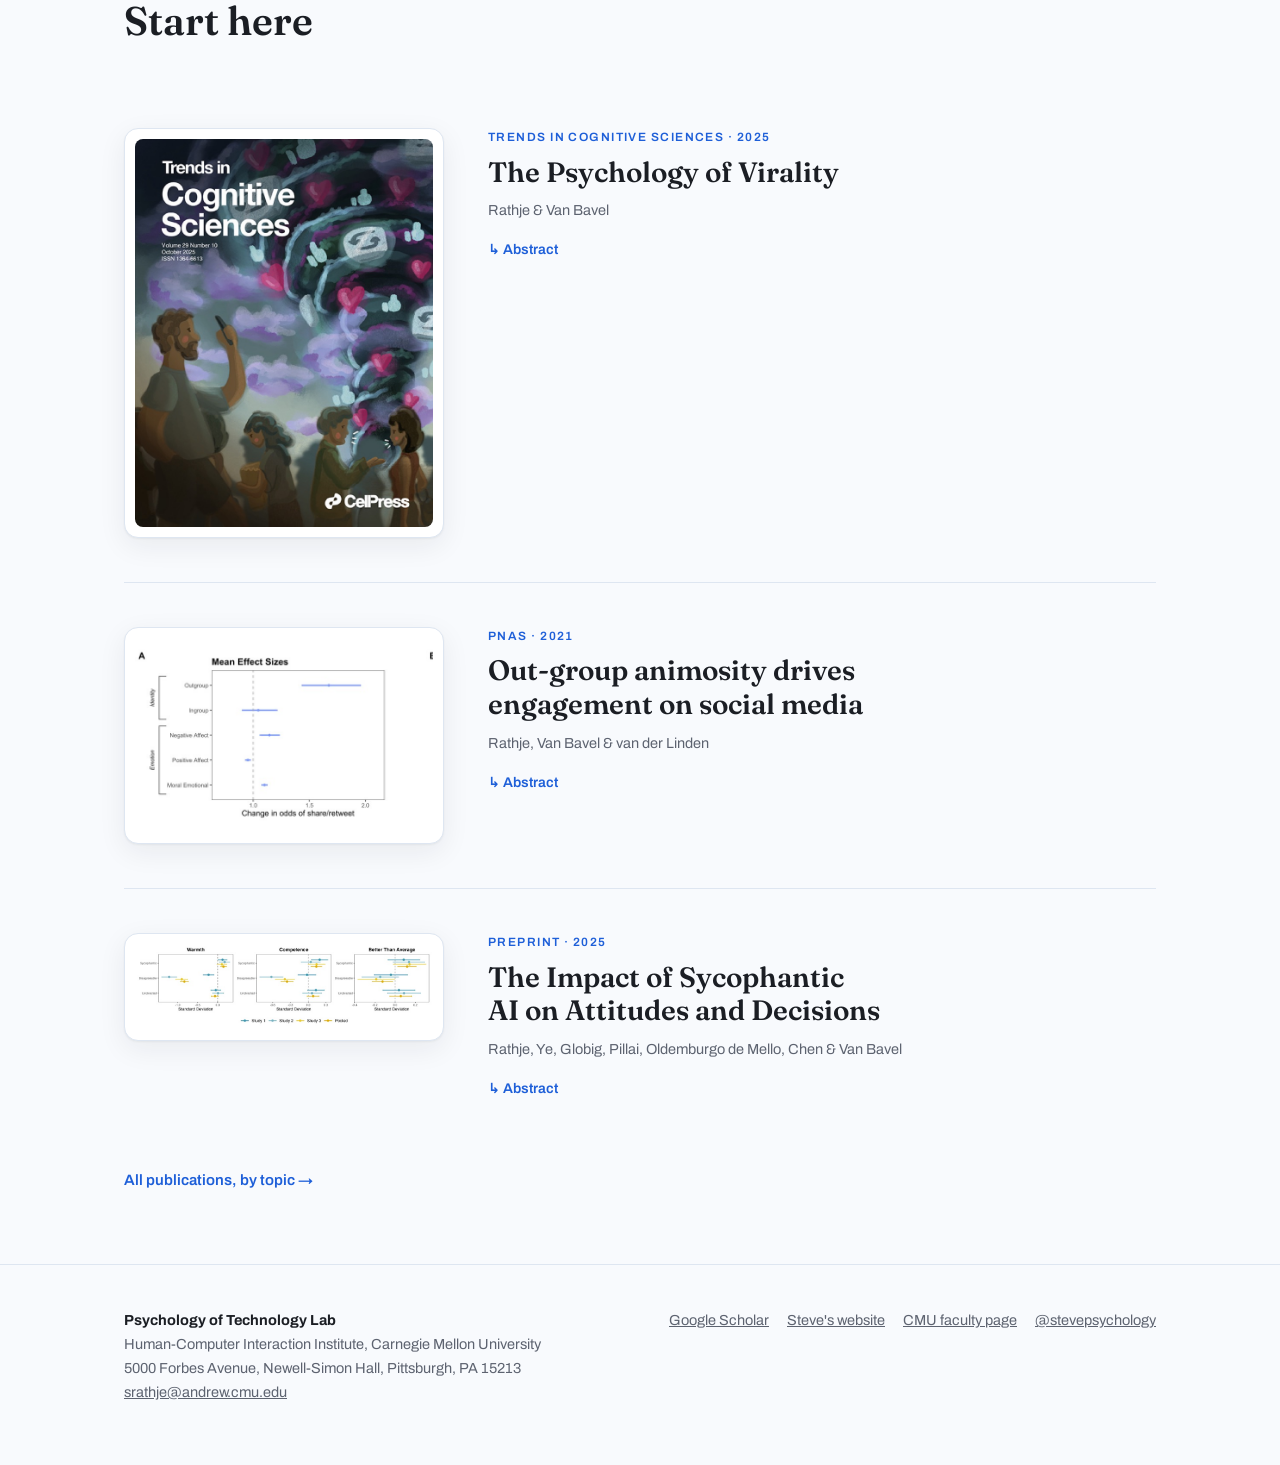
==== commit 5b774620: "Animosity: Mean Effect Sizes panel; abstracts reveal on hover Co-Authored-By: Claude Fable 5 <norepl" ====
--- a/index.html
+++ b/index.html
@@ -106,7 +106,7 @@
           <div class="kp-venue">Trends in Cognitive Sciences · 2025</div>
           <h3 class="kp-title"><a href="https://doi.org/10.1016/j.tics.2025.06.014" target="_blank" rel="noopener">The Psychology of Virality</a></h3>
           <div class="kp-authors">Rathje &amp; Van Bavel</div>
-          <details class="kp-details"><summary>Abstract</summary><p class="kp-abs">Why do some ideas spread widely, while others fail to catch on? We review the psychology of information spread, or the psychology of “virality.” Similar types of information tend to spread in many contexts, both online and offline. This is likely because similar psychological processes drive information spread across contexts. We explain how these psychological processes interact with structural features of information environments, including norms, networks, and incentive structures. Surprisingly, widely shared content is often not widely liked—a phenomenon called “the paradox of virality.” We discuss the strengths and limitations of the virality metaphor, and future directions for the field, such as leveraging recent advances in artificial intelligence to better understand how information spreads across cultures and contexts.</p></details>
+          <div class="kp-details"><span class="abs-label">Abstract</span><p class="kp-abs">Why do some ideas spread widely, while others fail to catch on? We review the psychology of information spread, or the psychology of “virality.” Similar types of information tend to spread in many contexts, both online and offline. This is likely because similar psychological processes drive information spread across contexts. We explain how these psychological processes interact with structural features of information environments, including norms, networks, and incentive structures. Surprisingly, widely shared content is often not widely liked—a phenomenon called “the paradox of virality.” We discuss the strengths and limitations of the virality metaphor, and future directions for the field, such as leveraging recent advances in artificial intelligence to better understand how information spreads across cultures and contexts.</p></div>
         </div>
       </div>
       <div class="kp-row">
@@ -115,7 +115,7 @@
           <div class="kp-venue">PNAS · 2021</div>
           <h3 class="kp-title"><a href="https://doi.org/10.1073/pnas.2024292118" target="_blank" rel="noopener">Out-group animosity drives engagement on social media</a></h3>
           <div class="kp-authors">Rathje, Van Bavel &amp; van der Linden</div>
-          <details class="kp-details"><summary>Abstract</summary><p class="kp-abs">There has been growing concern about the role social media plays in political polarization. We investigated whether out-group animosity was particularly successful at generating engagement on two of the largest social media platforms: Facebook and Twitter. Analyzing posts from news media accounts and US congressional members ( n = 2,730,215), we found that posts about the political out-group were shared or retweeted about twice as often as posts about the in-group. Each individual term referring to the political out-group increased the odds of a social media post being shared by 67%. Out-group language consistently emerged as the strongest predictor of shares and retweets: the average effect size of out-group language was about 4.8 times as strong as that of negative affect language and about 6.7 times as strong as that of moral-emotional language-both established predictors of social media engagement. Language about the out-group was a very strong predictor of "angry" reactions (the most popular reactions across all datasets), and language about the in-group was a strong predictor of "love" reactions, reflecting in-group favoritism and out-group derogation. This out-group effect was not moderated by political orientation or social media platform, but stronger effects were found among political leaders than among news media accounts. In sum, out-group language is the strongest predictor of social media engagement across all relevant predictors measured, suggesting that social media may be creating perverse incentives for content expressing out-group animosity.</p></details>
+          <div class="kp-details"><span class="abs-label">Abstract</span><p class="kp-abs">There has been growing concern about the role social media plays in political polarization. We investigated whether out-group animosity was particularly successful at generating engagement on two of the largest social media platforms: Facebook and Twitter. Analyzing posts from news media accounts and US congressional members ( n = 2,730,215), we found that posts about the political out-group were shared or retweeted about twice as often as posts about the in-group. Each individual term referring to the political out-group increased the odds of a social media post being shared by 67%. Out-group language consistently emerged as the strongest predictor of shares and retweets: the average effect size of out-group language was about 4.8 times as strong as that of negative affect language and about 6.7 times as strong as that of moral-emotional language-both established predictors of social media engagement. Language about the out-group was a very strong predictor of "angry" reactions (the most popular reactions across all datasets), and language about the in-group was a strong predictor of "love" reactions, reflecting in-group favoritism and out-group derogation. This out-group effect was not moderated by political orientation or social media platform, but stronger effects were found among political leaders than among news media accounts. In sum, out-group language is the strongest predictor of social media engagement across all relevant predictors measured, suggesting that social media may be creating perverse incentives for content expressing out-group animosity.</p></div>
         </div>
       </div>
       <div class="kp-row">
@@ -124,7 +124,7 @@
           <div class="kp-venue">Preprint · 2025</div>
           <h3 class="kp-title"><a href="https://osf.io/preprints/psyarxiv/vmyek_v1" target="_blank" rel="noopener">The Impact of Sycophantic AI on Attitudes and Decisions</a></h3>
           <div class="kp-authors">Rathje, Ye, Globig, Pillai, Oldemburgo de Mello, Chen &amp; Van Bavel</div>
-          <details class="kp-details"><summary>Abstract</summary><p class="kp-abs">There is widespread concern that AI chatbots are “sycophantic,” or overly agreeable and validating. However, less is known about the causal impact of interacting with sycophantic AI on beliefs and behaviors. Across seven studies (total n = 7,227), we found that people enjoyed interacting with sycophantic AI chatbots more than interacting with neutral chatbots or “disagreeable” chatbots that challenged them. Brief conversations with sycophantic chatbots about political or personal topics increased the strength of people’s attitudes. Sycophantic chatbots also inflated people’s perceptions that they were better than the average person on desirable traits, and led people to bet more money that they scored better than average on tasks purporting to measure desirable traits. Participants consistently rated sycophantic chatbots as more “unbiased” than disagreeable chatbots, suggesting that people may be blind to biases in AI output that aligns with their views.</p></details>
+          <div class="kp-details"><span class="abs-label">Abstract</span><p class="kp-abs">There is widespread concern that AI chatbots are “sycophantic,” or overly agreeable and validating. However, less is known about the causal impact of interacting with sycophantic AI on beliefs and behaviors. Across seven studies (total n = 7,227), we found that people enjoyed interacting with sycophantic AI chatbots more than interacting with neutral chatbots or “disagreeable” chatbots that challenged them. Brief conversations with sycophantic chatbots about political or personal topics increased the strength of people’s attitudes. Sycophantic chatbots also inflated people’s perceptions that they were better than the average person on desirable traits, and led people to bet more money that they scored better than average on tasks purporting to measure desirable traits. Participants consistently rated sycophantic chatbots as more “unbiased” than disagreeable chatbots, suggesting that people may be blind to biases in AI output that aligns with their views.</p></div>
         </div>
       </div>
     </div>
--- a/style.css
+++ b/style.css
@@ -234,12 +234,13 @@
   display:-webkit-box;-webkit-line-clamp:8;-webkit-box-orient:vertical;overflow:hidden}
 .pub-cols{display:grid;grid-template-columns:1fr 1fr;gap:48px;align-items:start}
 @media(max-width:880px){.pub-cols{grid-template-columns:1fr}}
-.kp-details summary{cursor:pointer;font-size:14px;font-weight:600;color:var(--accent);
-  list-style:none;display:inline-flex;align-items:center;gap:6px}
-.kp-details summary::before{content:"+";font-weight:700;transition:transform .2s}
-.kp-details[open] summary::before{content:"–"}
-.kp-details summary::-webkit-details-marker{display:none}
-.kp-details .kp-abs{margin-top:10px}
+.kp-details .abs-label{font-size:14px;font-weight:600;color:var(--accent)}
+.kp-details .abs-label::before{content:"↳ ";font-weight:700}
+.kp-details .kp-abs{margin-top:10px;display:none}
+.kp-row:hover .kp-abs{display:block;animation:absfade .25s ease}
+@keyframes absfade{from{opacity:0;transform:translateY(-3px)}to{opacity:1;transform:none}}
+@media(hover:none){.kp-details .kp-abs{display:block}}
+@media(prefers-reduced-motion:reduce){.kp-row:hover .kp-abs{animation:none}}
 
 
 /* editorial publication rows */
@@ -257,3 +258,9 @@
 .kp-title a:hover{color:var(--accent)}
 .kp-authors{font-size:14.5px;color:var(--muted);margin-bottom:12px}
 .kp-abs{font-size:15px;color:var(--muted);line-height:1.65;max-width:62ch}
+.filter-pills{display:flex;gap:10px;margin-bottom:30px;flex-wrap:wrap}
+.filter-pills button{font:inherit;font-size:12.5px;font-weight:600;letter-spacing:.1em;
+  text-transform:uppercase;padding:9px 18px;border-radius:999px;cursor:pointer;
+  border:1px solid var(--hairline);background:var(--surface);color:var(--muted)}
+.filter-pills button:hover{border-color:var(--accent);color:var(--accent)}
+.filter-pills button.active{background:var(--accent);border-color:var(--accent);color:#fff}
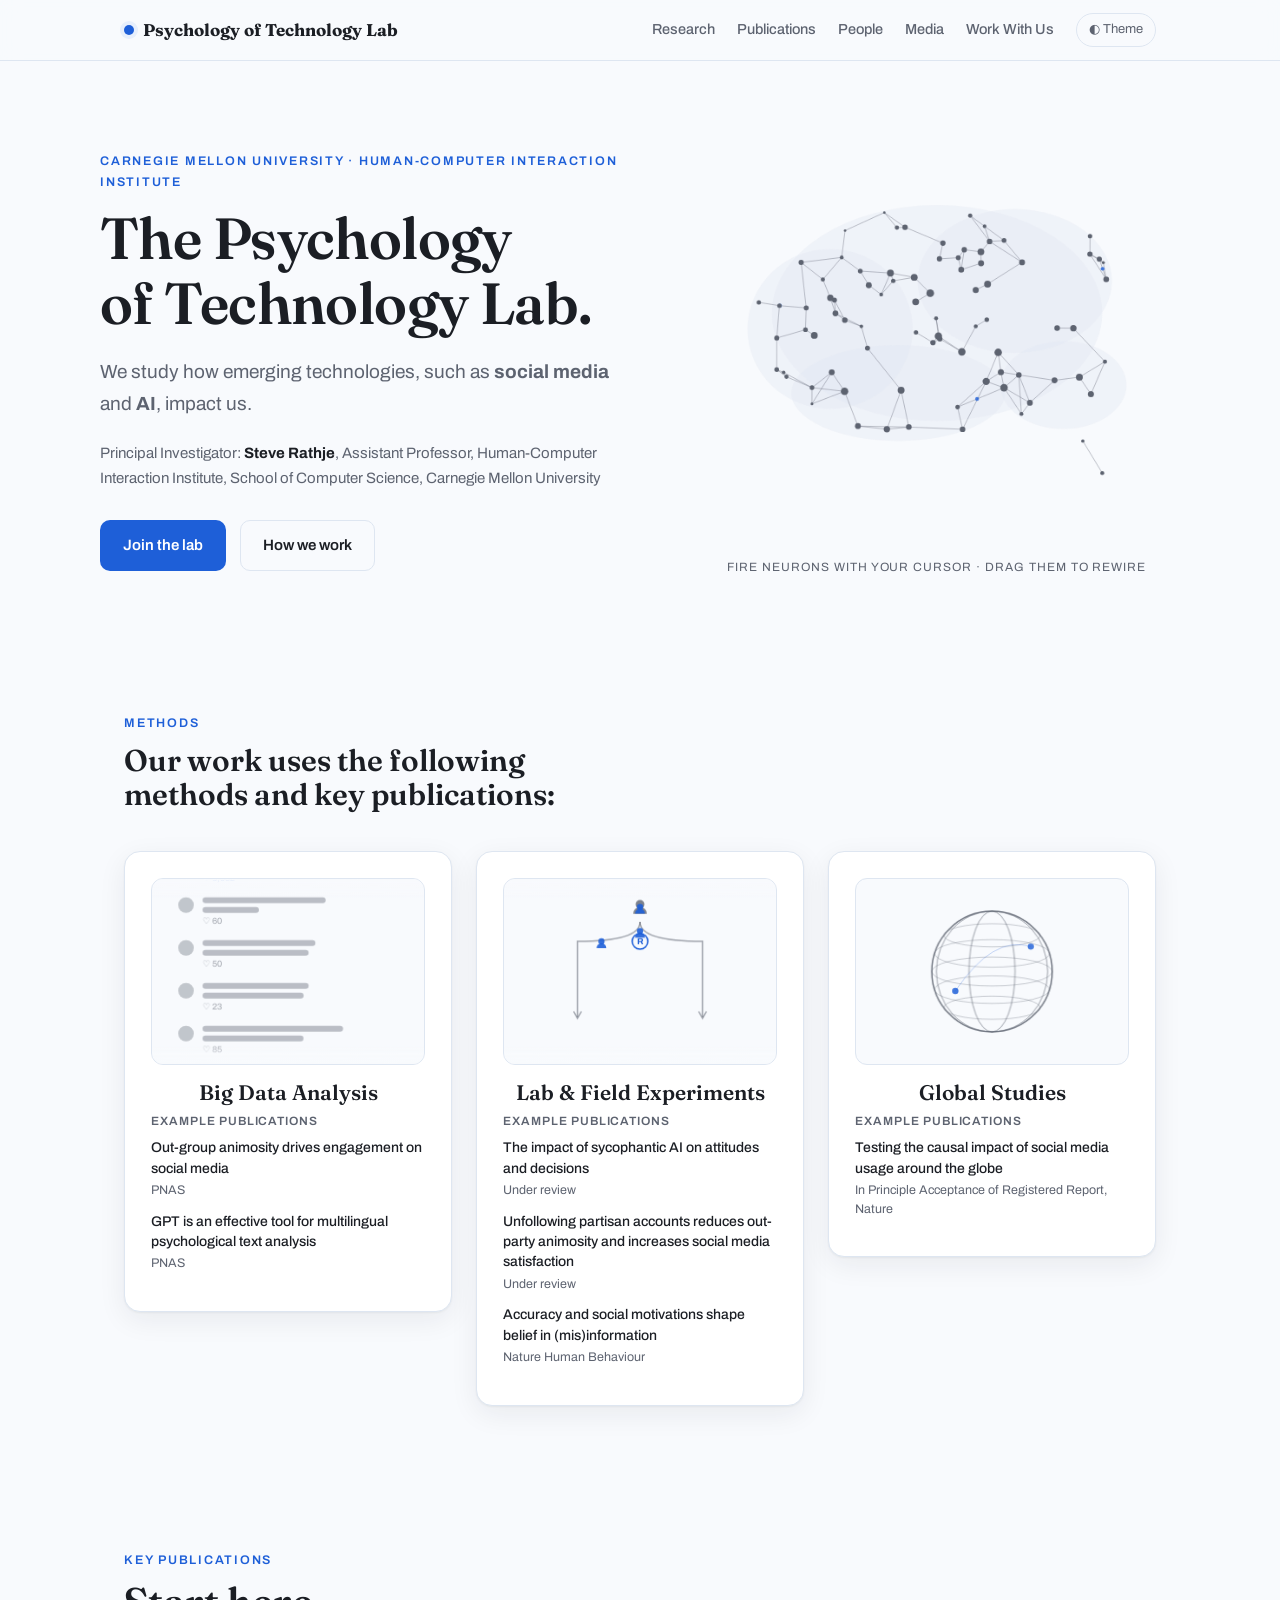
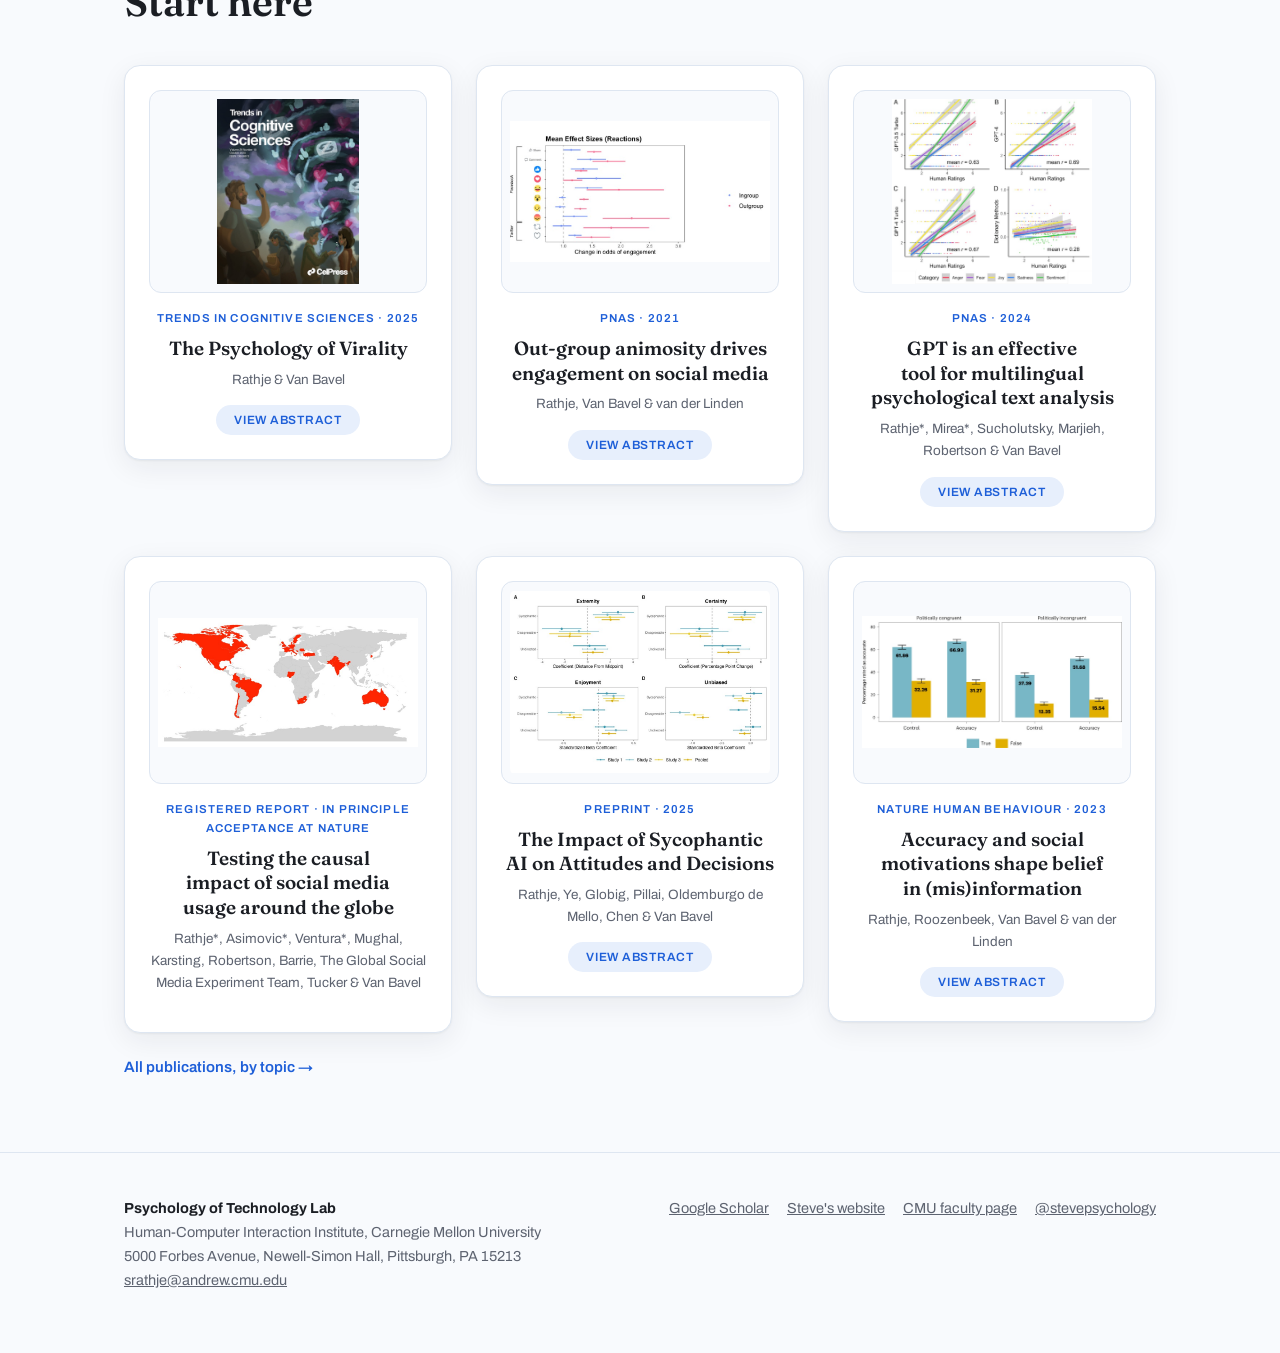
==== commit 53ce3ab1: "Key pubs as 3x2 card grid with click-to-view abstracts; red global map; new sycophancy + animosity f" ====
--- a/index.html
+++ b/index.html
@@ -31,9 +31,8 @@
     <div>
       <div class="eyebrow">Carnegie Mellon University · Human-Computer Interaction Institute</div>
       <h1 class="lab-title">The Psychology of Technology&nbsp;Lab.</h1>
-      <p class="lede">How do emerging technologies, such as <strong>social media</strong> and
-        <strong>AI</strong>, impact us? How might technological features that promote short-term
-        engagement lead to long-term psychological harms?</p>
+      <p class="lede">We study how emerging technologies, such as <strong>social media</strong> and
+        <strong>AI</strong>, impact us.</p>
       <p class="director">Principal Investigator: <strong>Steve Rathje</strong>, Assistant Professor,
         Human-Computer Interaction Institute, School of Computer Science, Carnegie Mellon University</p>
       <div class="cta-row">
@@ -54,7 +53,7 @@
   <div class="wrap">
     <div class="section-head">
       <div class="eyebrow">Methods</div>
-      <h2>We study these topics using the following methods:</h2>
+      <h2>Our work uses the following methods and key publications:</h2>
     </div>
     <div class="methods">
       <div class="method">
@@ -99,32 +98,73 @@
       <div class="eyebrow">Key Publications</div>
       <h2>Start here</h2>
     </div>
-    <div>
-      <div class="kp-row">
-        <div class="kp-fig kp-cover"><img src="images/virality-cover.jpg" alt="" onerror="this.parentNode.remove()"></div>
-        <div>
-          <div class="kp-venue">Trends in Cognitive Sciences · 2025</div>
-          <h3 class="kp-title"><a href="https://doi.org/10.1016/j.tics.2025.06.014" target="_blank" rel="noopener">The Psychology of Virality</a></h3>
-          <div class="kp-authors">Rathje &amp; Van Bavel</div>
-          <div class="kp-details"><span class="abs-label">Abstract</span><p class="kp-abs">Why do some ideas spread widely, while others fail to catch on? We review the psychology of information spread, or the psychology of “virality.” Similar types of information tend to spread in many contexts, both online and offline. This is likely because similar psychological processes drive information spread across contexts. We explain how these psychological processes interact with structural features of information environments, including norms, networks, and incentive structures. Surprisingly, widely shared content is often not widely liked—a phenomenon called “the paradox of virality.” We discuss the strengths and limitations of the virality metaphor, and future directions for the field, such as leveraging recent advances in artificial intelligence to better understand how information spreads across cultures and contexts.</p></div>
-        </div>
-      </div>
-      <div class="kp-row">
+    <div class="kp-grid">
+      <div class="kp-card">
+        <div class="kp-fig"><img src="images/virality-cover.jpg" alt="" onerror="this.parentNode.remove()"></div>
+        <div class="kp-venue">Trends in Cognitive Sciences · 2025</div>
+        <h3 class="kp-title"><a href="https://doi.org/10.1016/j.tics.2025.06.014" target="_blank" rel="noopener">The Psychology of Virality</a></h3>
+        <div class="kp-authors">Rathje &amp; Van Bavel</div>
+        <button class="abs-btn" type="button">View abstract</button>
+        <div class="kp-abs-panel">
+          <div class="abs-panel-head"><span>Abstract</span>
+            <button class="abs-close" type="button" aria-label="Close abstract">&#10005;</button></div>
+          <p>Why do some ideas spread widely, while others fail to catch on? We review the psychology of information spread, or the psychology of “virality.” Similar types of information tend to spread in many contexts, both online and offline. This is likely because similar psychological processes drive information spread across contexts. We explain how these psychological processes interact with structural features of information environments, including norms, networks, and incentive structures. Surprisingly, widely shared content is often not widely liked—a phenomenon called “the paradox of virality.” We discuss the strengths and limitations of the virality metaphor, and future directions for the field, such as leveraging recent advances in artificial intelligence to better understand how information spreads across cultures and contexts.</p>
+        </div>
+      </div>
+      <div class="kp-card">
         <div class="kp-fig"><img src="images/pub-animosity.jpg" alt="" onerror="this.parentNode.remove()"></div>
-        <div>
-          <div class="kp-venue">PNAS · 2021</div>
-          <h3 class="kp-title"><a href="https://doi.org/10.1073/pnas.2024292118" target="_blank" rel="noopener">Out-group animosity drives engagement on social media</a></h3>
-          <div class="kp-authors">Rathje, Van Bavel &amp; van der Linden</div>
-          <div class="kp-details"><span class="abs-label">Abstract</span><p class="kp-abs">There has been growing concern about the role social media plays in political polarization. We investigated whether out-group animosity was particularly successful at generating engagement on two of the largest social media platforms: Facebook and Twitter. Analyzing posts from news media accounts and US congressional members ( n = 2,730,215), we found that posts about the political out-group were shared or retweeted about twice as often as posts about the in-group. Each individual term referring to the political out-group increased the odds of a social media post being shared by 67%. Out-group language consistently emerged as the strongest predictor of shares and retweets: the average effect size of out-group language was about 4.8 times as strong as that of negative affect language and about 6.7 times as strong as that of moral-emotional language-both established predictors of social media engagement. Language about the out-group was a very strong predictor of "angry" reactions (the most popular reactions across all datasets), and language about the in-group was a strong predictor of "love" reactions, reflecting in-group favoritism and out-group derogation. This out-group effect was not moderated by political orientation or social media platform, but stronger effects were found among political leaders than among news media accounts. In sum, out-group language is the strongest predictor of social media engagement across all relevant predictors measured, suggesting that social media may be creating perverse incentives for content expressing out-group animosity.</p></div>
-        </div>
-      </div>
-      <div class="kp-row">
+        <div class="kp-venue">PNAS · 2021</div>
+        <h3 class="kp-title"><a href="https://doi.org/10.1073/pnas.2024292118" target="_blank" rel="noopener">Out-group animosity drives engagement on social media</a></h3>
+        <div class="kp-authors">Rathje, Van Bavel &amp; van der Linden</div>
+        <button class="abs-btn" type="button">View abstract</button>
+        <div class="kp-abs-panel">
+          <div class="abs-panel-head"><span>Abstract</span>
+            <button class="abs-close" type="button" aria-label="Close abstract">&#10005;</button></div>
+          <p>There has been growing concern about the role social media plays in political polarization. We investigated whether out-group animosity was particularly successful at generating engagement on two of the largest social media platforms: Facebook and Twitter. Analyzing posts from news media accounts and US congressional members (n = 2,730,215), we found that posts about the political out-group were shared or retweeted about twice as often as posts about the in-group. Each individual term referring to the political out-group increased the odds of a social media post being shared by 67%. Out-group language consistently emerged as the strongest predictor of shares and retweets: the average effect size of out-group language was about 4.8 times as strong as that of negative affect language and about 6.7 times as strong as that of moral-emotional language—both established predictors of social media engagement. Language about the out-group was a very strong predictor of “angry” reactions (the most popular reactions across all datasets), and language about the in-group was a strong predictor of “love” reactions, reflecting in-group favoritism and out-group derogation. This out-group effect was not moderated by political orientation or social media platform, but stronger effects were found among political leaders than among news media accounts. In sum, out-group language is the strongest predictor of social media engagement across all relevant predictors measured, suggesting that social media may be creating perverse incentives for content expressing out-group animosity.</p>
+        </div>
+      </div>
+      <div class="kp-card">
+        <div class="kp-fig"><img src="images/pub-gpt.jpg" alt="" onerror="this.parentNode.remove()"></div>
+        <div class="kp-venue">PNAS · 2024</div>
+        <h3 class="kp-title"><a href="https://doi.org/10.1073/pnas.2308950121" target="_blank" rel="noopener">GPT is an effective tool for multilingual psychological text analysis</a></h3>
+        <div class="kp-authors">Rathje*, Mirea*, Sucholutsky, Marjieh, Robertson &amp; Van Bavel</div>
+        <button class="abs-btn" type="button">View abstract</button>
+        <div class="kp-abs-panel">
+          <div class="abs-panel-head"><span>Abstract</span>
+            <button class="abs-close" type="button" aria-label="Close abstract">&#10005;</button></div>
+          <p>The social and behavioral sciences have been increasingly using automated text analysis to measure psychological constructs in text. We explore whether GPT, the large-language model (LLM) underlying the AI chatbot ChatGPT, can be used as a tool for automated psychological text analysis in several languages. Across 15 datasets (n = 47,925 manually annotated tweets and news headlines), we tested whether different versions of GPT (3.5 Turbo, 4, and 4 Turbo) can accurately detect psychological constructs (sentiment, discrete emotions, offensiveness, and moral foundations) across 12 languages. We found that GPT (r = 0.59 to 0.77) performed much better than English-language dictionary analysis (r = 0.20 to 0.30) at detecting psychological constructs as judged by manual annotators. GPT performed nearly as well as, and sometimes better than, several top-performing fine-tuned machine learning models. Moreover, GPT's performance improved across successive versions of the model, particularly for lesser-spoken languages, and became less expensive. Overall, GPT may be superior to many existing methods of automated text analysis, since it achieves relatively high accuracy across many languages, requires no training data, and is easy to use with simple prompts (e.g., “is this text negative?”) and little coding experience. We provide sample code and a video tutorial for analyzing text with the GPT application programming interface. We argue that GPT and other LLMs help democratize automated text analysis by making advanced natural language processing capabilities more accessible, and may help facilitate more cross-linguistic research with understudied languages.</p>
+        </div>
+      </div>
+      <div class="kp-card">
+        <div class="kp-fig"><img src="images/pub-global.jpg" alt="" onerror="this.parentNode.remove()"></div>
+        <div class="kp-venue">Registered Report · In Principle Acceptance at Nature</div>
+        <h3 class="kp-title"><a href="https://osf.io/preprints/psyarxiv/ujtxa_v1" target="_blank" rel="noopener">Testing the causal impact of social media usage around the globe</a></h3>
+        <div class="kp-authors">Rathje*, Asimovic*, Ventura*, Mughal, Karsting, Robertson, Barrie, The Global Social Media Experiment Team, Tucker &amp; Van Bavel</div>
+        
+        
+      </div>
+      <div class="kp-card">
         <div class="kp-fig"><img src="images/pub-sycophancy.jpg" alt="" onerror="this.parentNode.remove()"></div>
-        <div>
-          <div class="kp-venue">Preprint · 2025</div>
-          <h3 class="kp-title"><a href="https://osf.io/preprints/psyarxiv/vmyek_v1" target="_blank" rel="noopener">The Impact of Sycophantic AI on Attitudes and Decisions</a></h3>
-          <div class="kp-authors">Rathje, Ye, Globig, Pillai, Oldemburgo de Mello, Chen &amp; Van Bavel</div>
-          <div class="kp-details"><span class="abs-label">Abstract</span><p class="kp-abs">There is widespread concern that AI chatbots are “sycophantic,” or overly agreeable and validating. However, less is known about the causal impact of interacting with sycophantic AI on beliefs and behaviors. Across seven studies (total n = 7,227), we found that people enjoyed interacting with sycophantic AI chatbots more than interacting with neutral chatbots or “disagreeable” chatbots that challenged them. Brief conversations with sycophantic chatbots about political or personal topics increased the strength of people’s attitudes. Sycophantic chatbots also inflated people’s perceptions that they were better than the average person on desirable traits, and led people to bet more money that they scored better than average on tasks purporting to measure desirable traits. Participants consistently rated sycophantic chatbots as more “unbiased” than disagreeable chatbots, suggesting that people may be blind to biases in AI output that aligns with their views.</p></div>
+        <div class="kp-venue">Preprint · 2025</div>
+        <h3 class="kp-title"><a href="https://osf.io/preprints/psyarxiv/vmyek_v1" target="_blank" rel="noopener">The Impact of Sycophantic AI on Attitudes and Decisions</a></h3>
+        <div class="kp-authors">Rathje, Ye, Globig, Pillai, Oldemburgo de Mello, Chen &amp; Van Bavel</div>
+        <button class="abs-btn" type="button">View abstract</button>
+        <div class="kp-abs-panel">
+          <div class="abs-panel-head"><span>Abstract</span>
+            <button class="abs-close" type="button" aria-label="Close abstract">&#10005;</button></div>
+          <p>There is widespread concern that AI chatbots are “sycophantic,” or overly agreeable and validating. However, less is known about the causal impact of interacting with sycophantic AI on beliefs and behaviors. Across seven studies (total n = 7,227), we found that people enjoyed interacting with sycophantic AI chatbots more than interacting with neutral chatbots or “disagreeable” chatbots that challenged them. Brief conversations with sycophantic chatbots about political or personal topics increased the strength of people’s attitudes. Sycophantic chatbots also inflated people’s perceptions that they were better than the average person on desirable traits, and led people to bet more money that they scored better than average on tasks purporting to measure desirable traits. Participants consistently rated sycophantic chatbots as more “unbiased” than disagreeable chatbots, suggesting that people may be blind to biases in AI output that aligns with their views.</p>
+        </div>
+      </div>
+      <div class="kp-card">
+        <div class="kp-fig"><img src="images/pub-accuracy.jpg" alt="" onerror="this.parentNode.remove()"></div>
+        <div class="kp-venue">Nature Human Behaviour · 2023</div>
+        <h3 class="kp-title"><a href="https://doi.org/10.1038/s41562-023-01540-w" target="_blank" rel="noopener">Accuracy and social motivations shape belief in (mis)information</a></h3>
+        <div class="kp-authors">Rathje, Roozenbeek, Van Bavel &amp; van der Linden</div>
+        <button class="abs-btn" type="button">View abstract</button>
+        <div class="kp-abs-panel">
+          <div class="abs-panel-head"><span>Abstract</span>
+            <button class="abs-close" type="button" aria-label="Close abstract">&#10005;</button></div>
+          <p>The extent to which belief in (mis)information reflects lack of knowledge versus a lack of motivation to be accurate is unclear. Here, across four experiments (n = 3,364), we motivated US participants to be accurate by providing financial incentives for correct responses about the veracity of true and false political news headlines. Financial incentives improved accuracy and reduced partisan bias in judgements of headlines by about 30%, primarily by increasing the perceived accuracy of true news from the opposing party (d = 0.47). Incentivizing people to identify news that would be liked by their political allies, however, decreased accuracy. Replicating prior work, conservatives were less accurate at discerning true from false headlines than liberals, yet incentives closed the gap in accuracy between conservatives and liberals by 52%. A non-financial accuracy motivation intervention was also effective, suggesting that motivation-based interventions are scalable. Altogether, these results suggest that a substantial portion of people's judgements of the accuracy of news reflects motivational factors.</p>
         </div>
       </div>
     </div>
@@ -473,5 +513,14 @@
   requestAnimationFrame(draw);
 })();
 </script>
+<script>
+document.querySelectorAll('.kp-card').forEach(c=>{
+  const b=c.querySelector('.abs-btn'), x=c.querySelector('.abs-close');
+  if(!b)return;
+  b.addEventListener('click',()=>c.classList.add('abs-open'));
+  x.addEventListener('click',()=>c.classList.remove('abs-open'));
+});
+</script>
+
 </body>
 </html>
--- a/style.css
+++ b/style.css
@@ -237,10 +237,10 @@
 .kp-details .abs-label{font-size:14px;font-weight:600;color:var(--accent)}
 .kp-details .abs-label::before{content:"↳ ";font-weight:700}
 .kp-details .kp-abs{margin-top:10px;display:none}
-.kp-row:hover .kp-abs{display:block;animation:absfade .25s ease}
+.kp-details:hover .kp-abs{display:block;animation:absfade .25s ease}
 @keyframes absfade{from{opacity:0;transform:translateY(-3px)}to{opacity:1;transform:none}}
 @media(hover:none){.kp-details .kp-abs{display:block}}
-@media(prefers-reduced-motion:reduce){.kp-row:hover .kp-abs{animation:none}}
+@media(prefers-reduced-motion:reduce){.kp-details:hover .kp-abs{animation:none}}
 
 
 /* editorial publication rows */
@@ -264,3 +264,30 @@
   border:1px solid var(--hairline);background:var(--surface);color:var(--muted)}
 .filter-pills button:hover{border-color:var(--accent);color:var(--accent)}
 .filter-pills button.active{background:var(--accent);border-color:var(--accent);color:#fff}
+
+
+/* key-publication cards: 3x2 grid, click for abstract */
+.kp-grid{display:grid;grid-template-columns:repeat(3,1fr);gap:24px}
+@media(max-width:980px){.kp-grid{grid-template-columns:repeat(2,1fr)}}
+@media(max-width:640px){.kp-grid{grid-template-columns:1fr}}
+.kp-card{position:relative;background:var(--surface);border:1px solid var(--hairline);
+  border-radius:16px;padding:24px;box-shadow:var(--shadow);text-align:center;align-self:start;
+  display:flex;flex-direction:column}
+.kp-card .kp-fig{background:var(--bg);border:1px solid var(--hairline);border-radius:12px;
+  box-shadow:none;overflow:hidden;padding:8px;margin-bottom:16px}
+.kp-card .kp-fig img{width:100%;height:185px;object-fit:contain;display:block;border-radius:6px}
+.kp-card .kp-venue{font-size:11.5px;letter-spacing:.1em}
+.kp-card .kp-title{font-size:19px;line-height:1.3;margin-bottom:8px}
+.kp-card .kp-authors{font-size:13.5px;margin-bottom:14px}
+.abs-btn{font-family:inherit;font-size:12px;font-weight:600;letter-spacing:.06em;text-transform:uppercase;
+  color:var(--accent);background:var(--accent-soft);border:none;border-radius:999px;
+  padding:8px 18px;cursor:pointer;margin-top:auto;align-self:center}
+.abs-btn:hover{filter:brightness(.95)}
+.kp-abs-panel{position:absolute;inset:0;background:var(--surface);border-radius:16px;
+  padding:20px 22px;overflow:auto;display:none;text-align:left;z-index:5}
+.kp-card.abs-open .kp-abs-panel{display:block;animation:absfade .2s ease}
+.kp-abs-panel p{font-size:13.5px;line-height:1.62;color:var(--muted)}
+.abs-panel-head{display:flex;justify-content:space-between;align-items:center;margin-bottom:10px}
+.abs-panel-head span{font-size:12px;font-weight:600;letter-spacing:.1em;text-transform:uppercase;color:var(--accent)}
+.abs-close{font-family:inherit;font-size:14px;line-height:1;color:var(--muted);background:none;border:none;cursor:pointer;padding:4px}
+.abs-close:hover{color:var(--ink)}
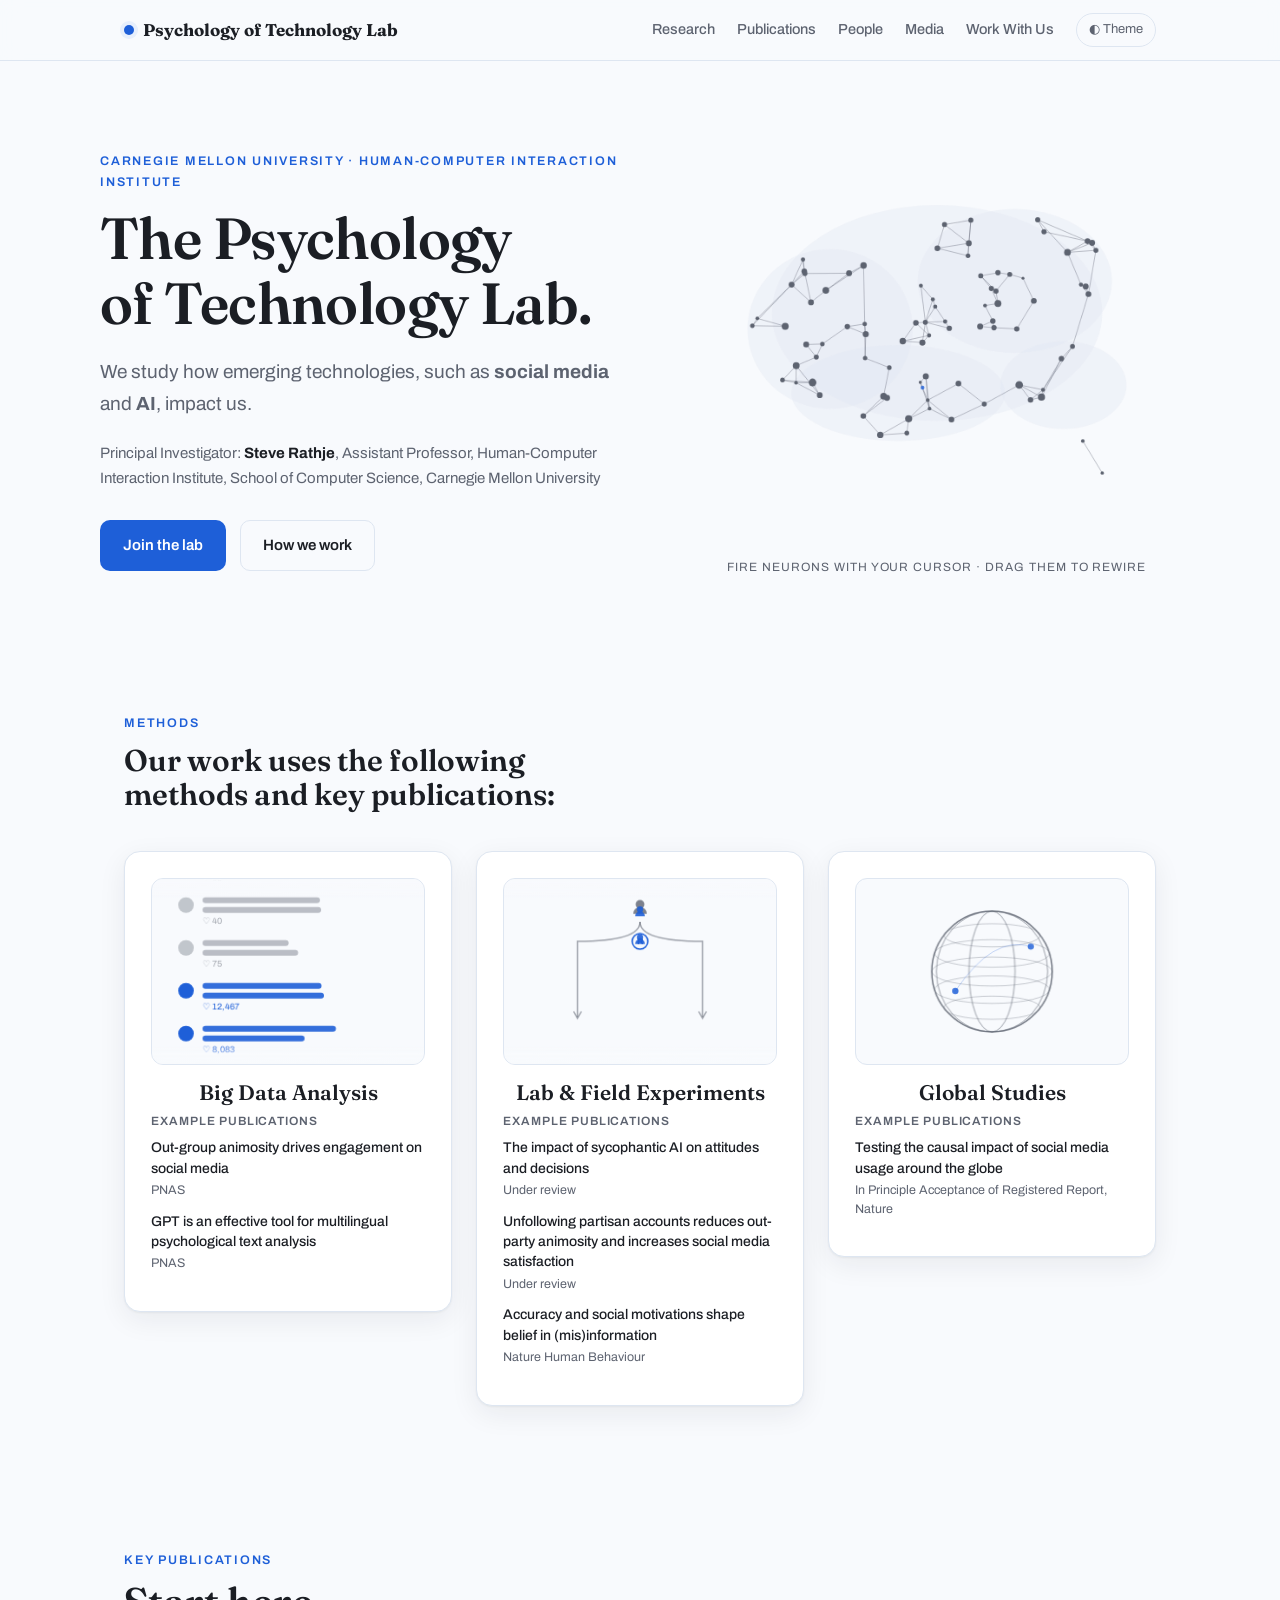
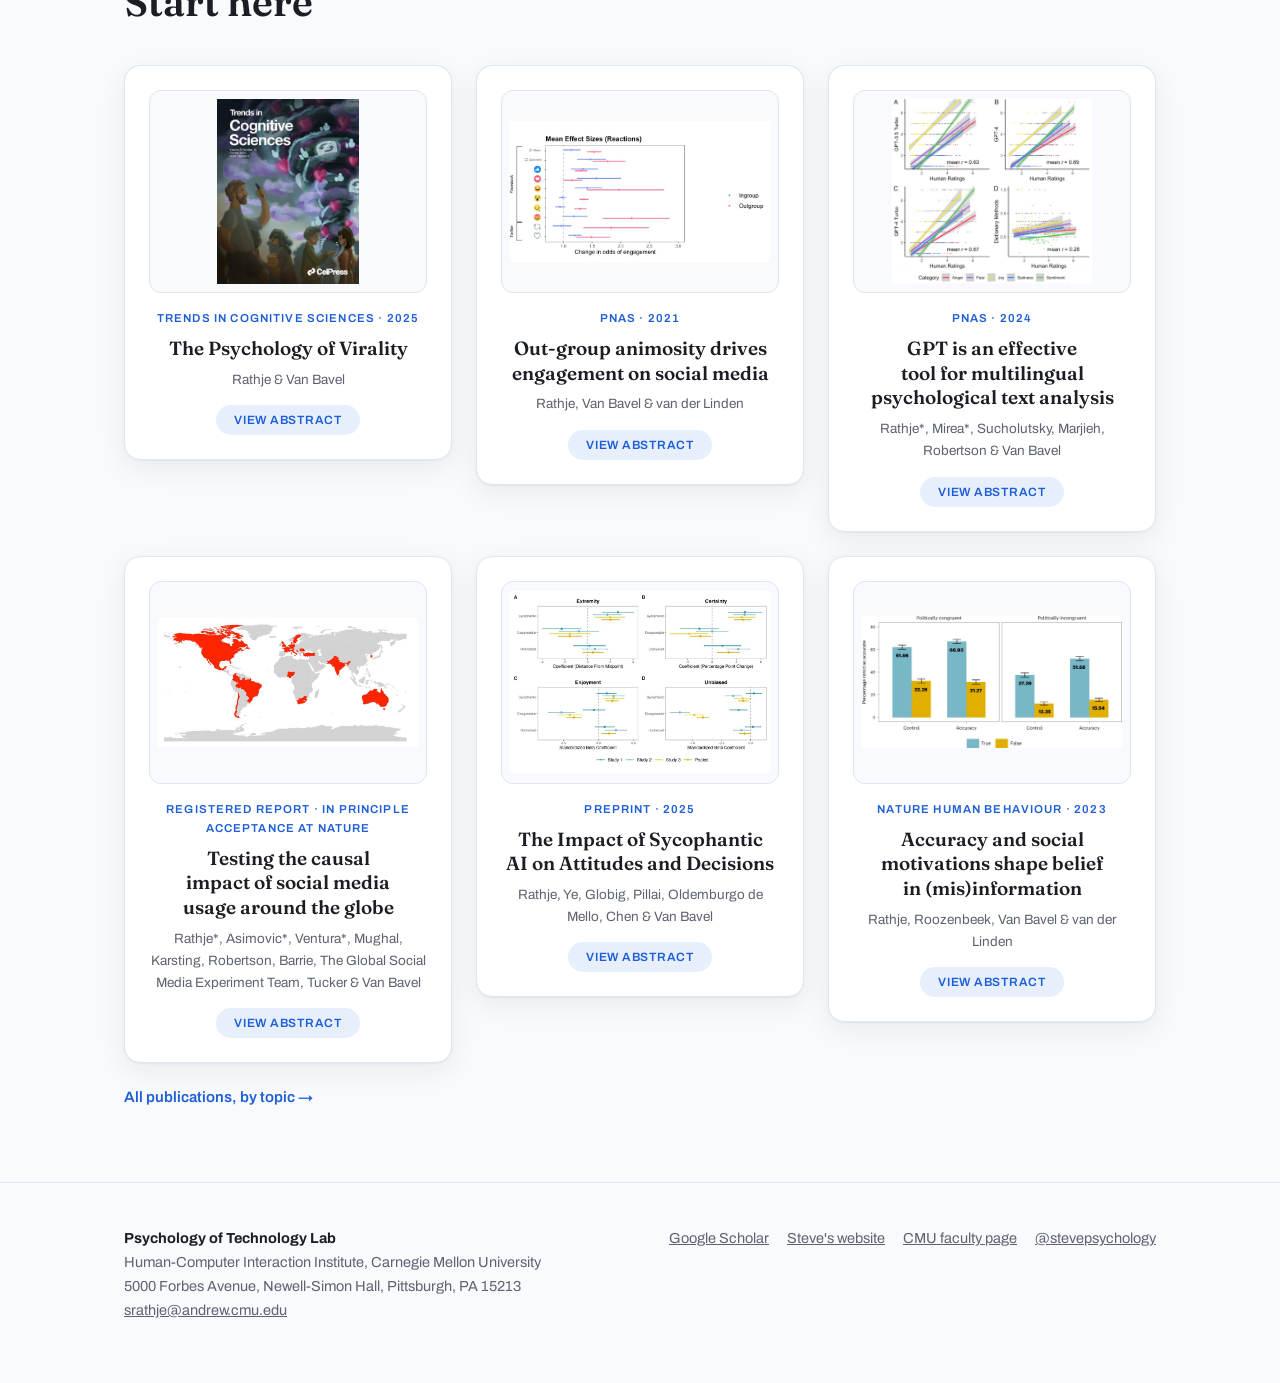
==== commit b2216c26: "Add global study abstract to key-pub card Co-Authored-By: Claude Fable 5 <noreply@anthropic.com>" ====
--- a/index.html
+++ b/index.html
@@ -140,8 +140,12 @@
         <div class="kp-venue">Registered Report · In Principle Acceptance at Nature</div>
         <h3 class="kp-title"><a href="https://osf.io/preprints/psyarxiv/ujtxa_v1" target="_blank" rel="noopener">Testing the causal impact of social media usage around the globe</a></h3>
         <div class="kp-authors">Rathje*, Asimovic*, Ventura*, Mughal, Karsting, Robertson, Barrie, The Global Social Media Experiment Team, Tucker &amp; Van Bavel</div>
-        
-        
+        <button class="abs-btn" type="button">View abstract</button>
+        <div class="kp-abs-panel">
+          <div class="abs-panel-head"><span>Abstract</span>
+            <button class="abs-close" type="button" aria-label="Close abstract">&#10005;</button></div>
+          <p>More than half of the world’s population uses social media. There is widespread debate among the public, politicians, and academics about social media’s impact on important outcomes, such as intergroup conflict and well-being. However, most prior research on the impact of social media relies on samples from the United States and Western Europe, despite emerging evidence suggesting that the impact of social media is likely to differ across the globe. Building on the results of pilot experiments from three countries (n = 894), we plan to conduct a global field experiment to measure the causal impact of reducing social media usage for two weeks across 23 countries (projected n > 8,000). We will then test how social media reduction influences four main outcomes: news knowledge, exposure to online hostility, intergroup attitudes, and well-being. We will also explore how the effects of social media reduction vary across world regions, focusing on three theoretically-informed country-level moderators: income level, inequality, and democratic strength. This large-scale, high-powered field experiment, and the global dataset resulting from it, will offer rare causal evidence to inform ongoing debates about the impact of social media and how it varies around the world.</p>
+        </div>
       </div>
       <div class="kp-card">
         <div class="kp-fig"><img src="images/pub-sycophancy.jpg" alt="" onerror="this.parentNode.remove()"></div>
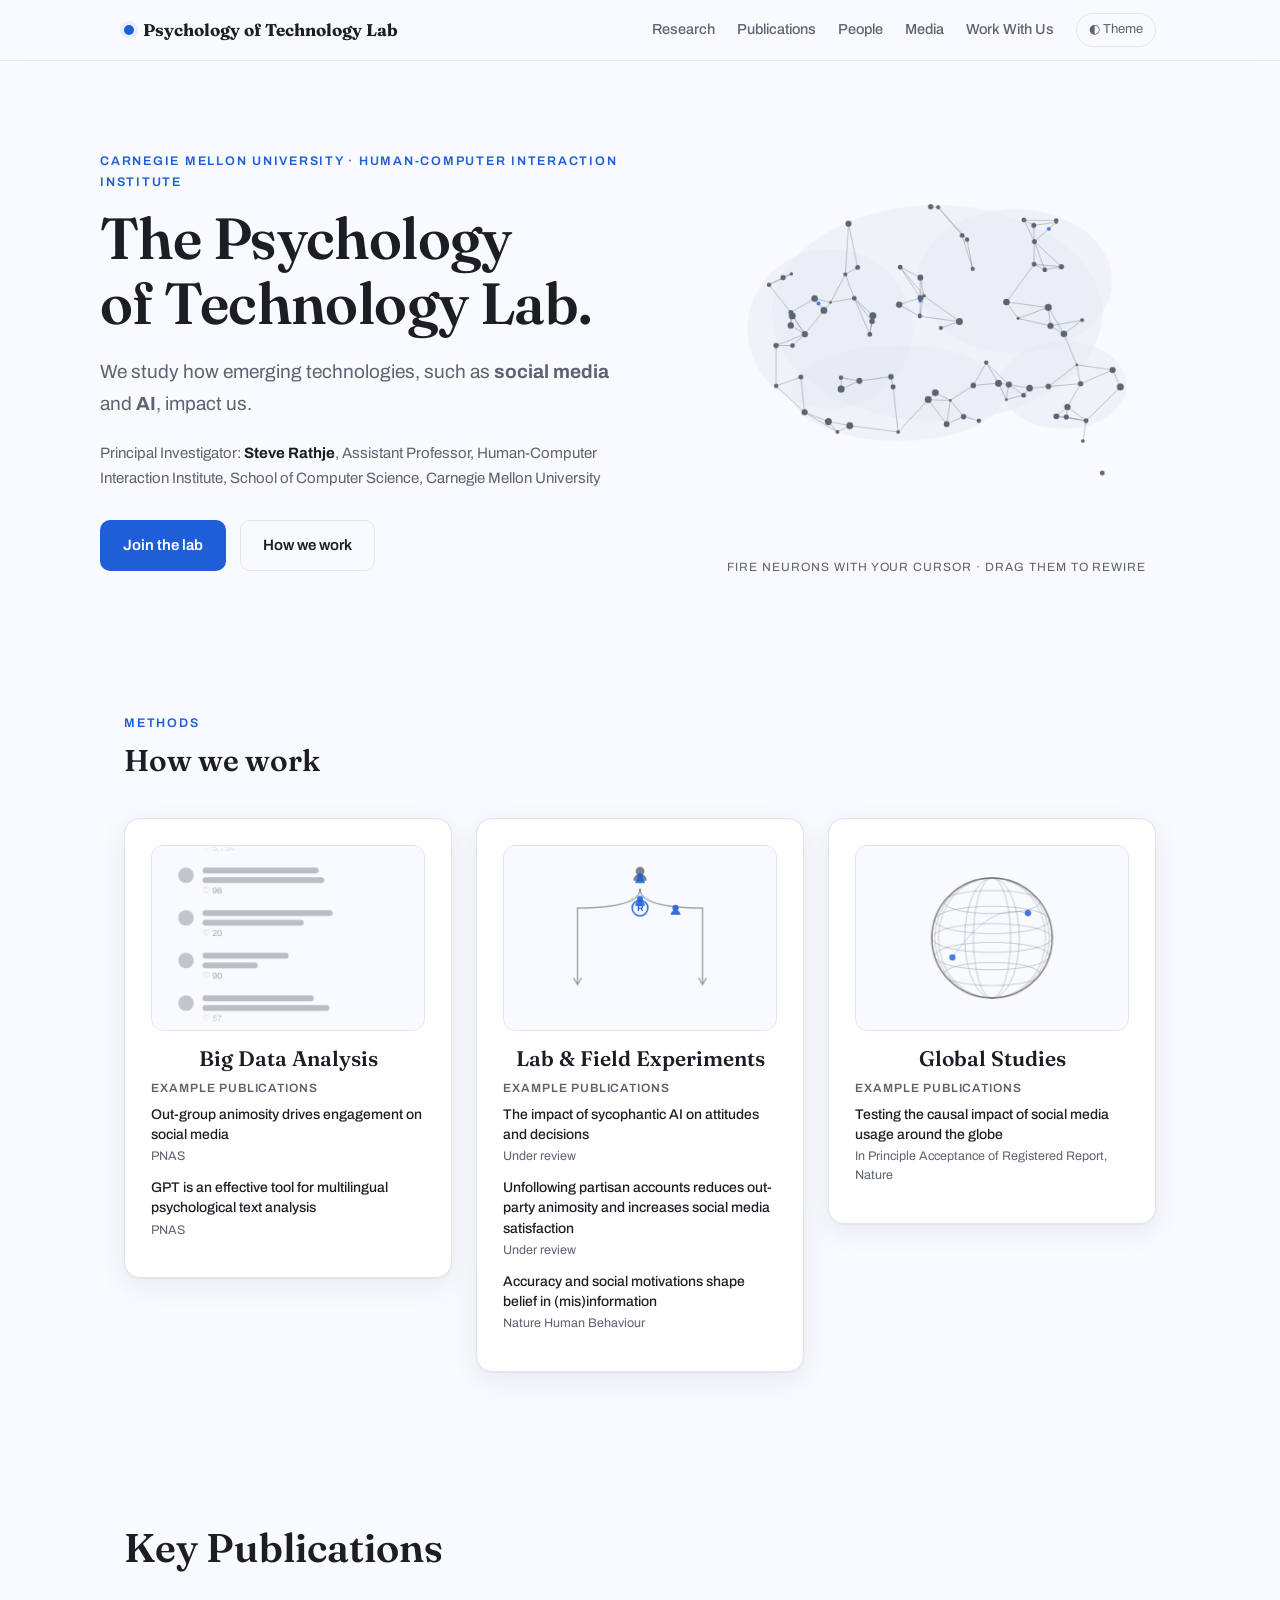
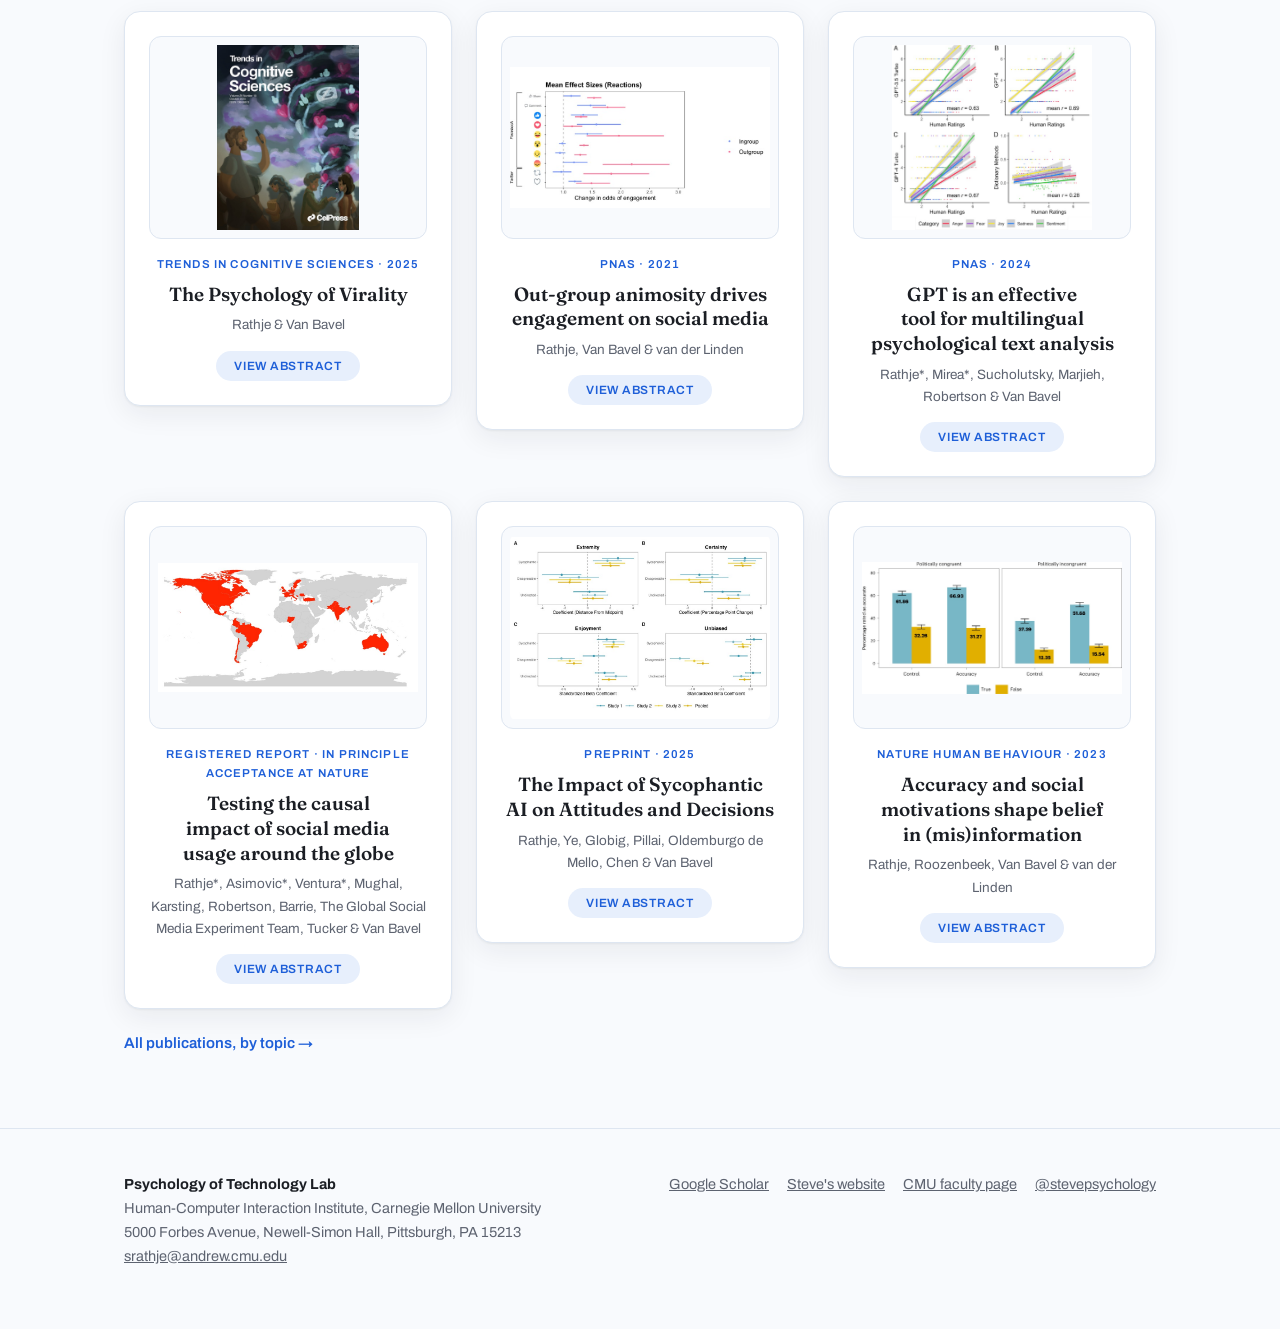
==== commit 11cf95c1: "Cleaner section headings: How we work / Key Publications Co-Authored-By: Claude Fable 5 <noreply@ant" ====
--- a/index.html
+++ b/index.html
@@ -53,7 +53,7 @@
   <div class="wrap">
     <div class="section-head">
       <div class="eyebrow">Methods</div>
-      <h2>Our work uses the following methods and key publications:</h2>
+      <h2>How we work</h2>
     </div>
     <div class="methods">
       <div class="method">
@@ -95,8 +95,7 @@
 <section id="key-pubs">
   <div class="wrap">
     <div class="section-head">
-      <div class="eyebrow">Key Publications</div>
-      <h2>Start here</h2>
+      <h2>Key Publications</h2>
     </div>
     <div class="kp-grid">
       <div class="kp-card">
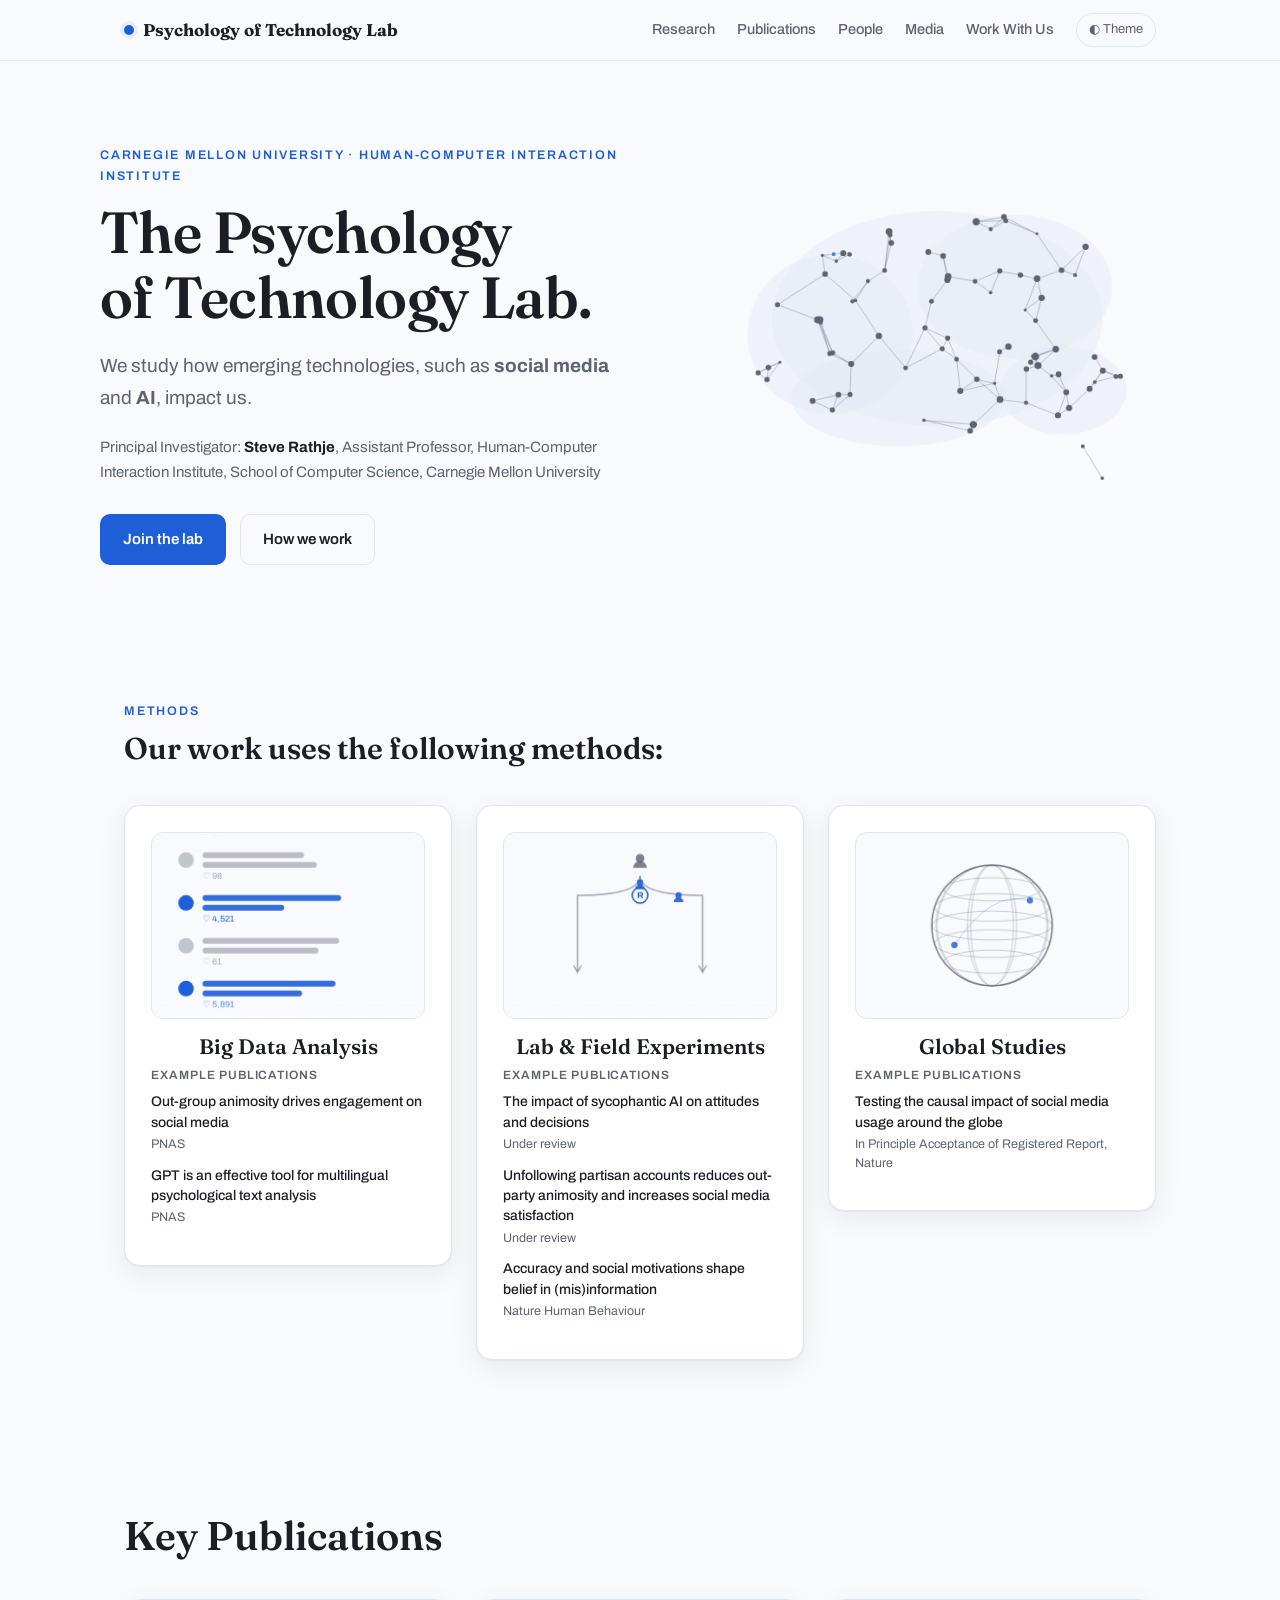
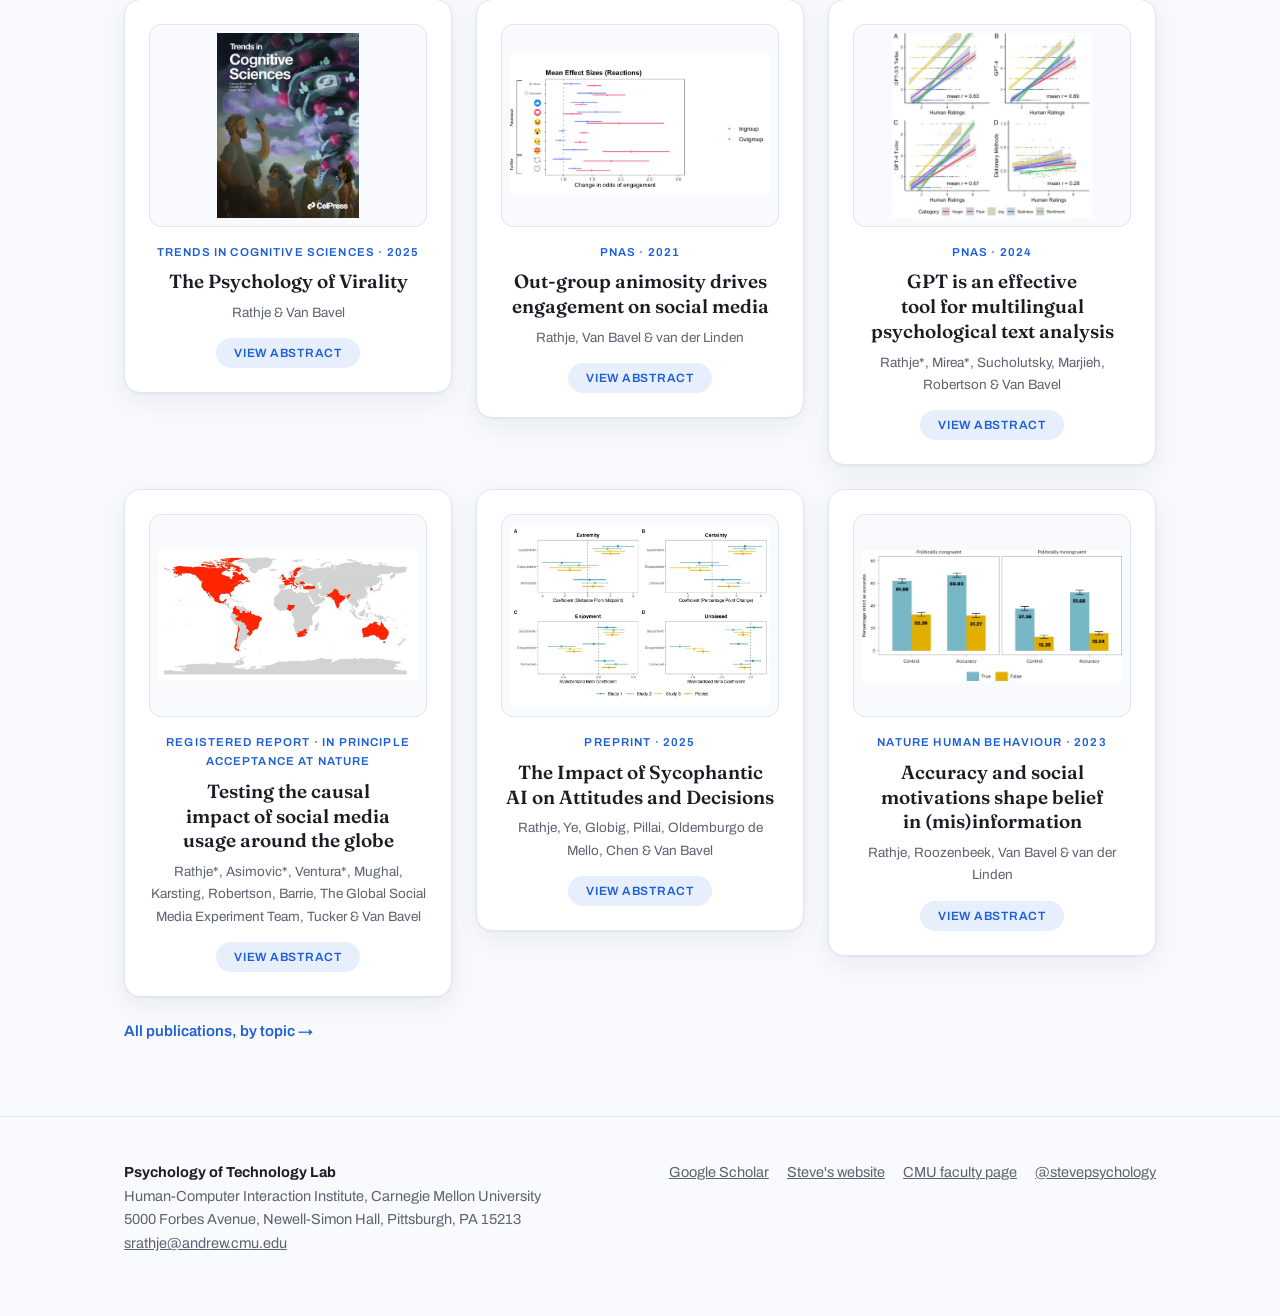
==== commit 83e43f5f: "Hero pop-in animation, plainer methods heading, drop brain hint Co-Authored-By: Claude Fable 5 <nore" ====
--- a/index.html
+++ b/index.html
@@ -29,20 +29,19 @@
 <header class="hero wrap" id="top">
   <div class="hero-grid hero-v2">
     <div>
-      <div class="eyebrow">Carnegie Mellon University · Human-Computer Interaction Institute</div>
-      <h1 class="lab-title">The Psychology of Technology&nbsp;Lab.</h1>
-      <p class="lede">We study how emerging technologies, such as <strong>social media</strong> and
+      <div class="eyebrow pop p1">Carnegie Mellon University · Human-Computer Interaction Institute</div>
+      <h1 class="lab-title pop p2">The Psychology of Technology&nbsp;Lab.</h1>
+      <p class="lede pop p3">We study how emerging technologies, such as <strong>social media</strong> and
         <strong>AI</strong>, impact us.</p>
-      <p class="director">Principal Investigator: <strong>Steve Rathje</strong>, Assistant Professor,
+      <p class="director pop p4">Principal Investigator: <strong>Steve Rathje</strong>, Assistant Professor,
         Human-Computer Interaction Institute, School of Computer Science, Carnegie Mellon University</p>
-      <div class="cta-row">
+      <div class="cta-row pop p5">
         <a class="btn primary" href="join.html">Join the lab</a>
         <a class="btn ghost" href="#methods">How we work</a>
       </div>
     </div>
-    <div class="brain-wrap" aria-hidden="true">
+    <div class="brain-wrap pop p3" aria-hidden="true">
       <canvas id="brain" width="560" height="460"></canvas>
-      <div class="brain-hint">fire neurons with your cursor · drag them to rewire</div>
     </div>
   </div>
 </header>
@@ -53,7 +52,7 @@
   <div class="wrap">
     <div class="section-head">
       <div class="eyebrow">Methods</div>
-      <h2>How we work</h2>
+      <h2>Our work uses the following methods:</h2>
     </div>
     <div class="methods">
       <div class="method">
--- a/style.css
+++ b/style.css
@@ -291,3 +291,11 @@
 .abs-panel-head span{font-size:12px;font-weight:600;letter-spacing:.1em;text-transform:uppercase;color:var(--accent)}
 .abs-close{font-family:inherit;font-size:14px;line-height:1;color:var(--muted);background:none;border:none;cursor:pointer;padding:4px}
 .abs-close:hover{color:var(--ink)}
+
+
+/* hero pop-in on load */
+@keyframes popup{to{opacity:1;transform:none}}
+.pop{opacity:0;transform:translateY(18px);animation:popup .55s cubic-bezier(.2,.6,.3,1) forwards}
+.p1{animation-delay:.05s}.p2{animation-delay:.15s}.p3{animation-delay:.25s}
+.p4{animation-delay:.35s}.p5{animation-delay:.45s}
+@media(prefers-reduced-motion:reduce){.pop{animation:none;opacity:1;transform:none}}
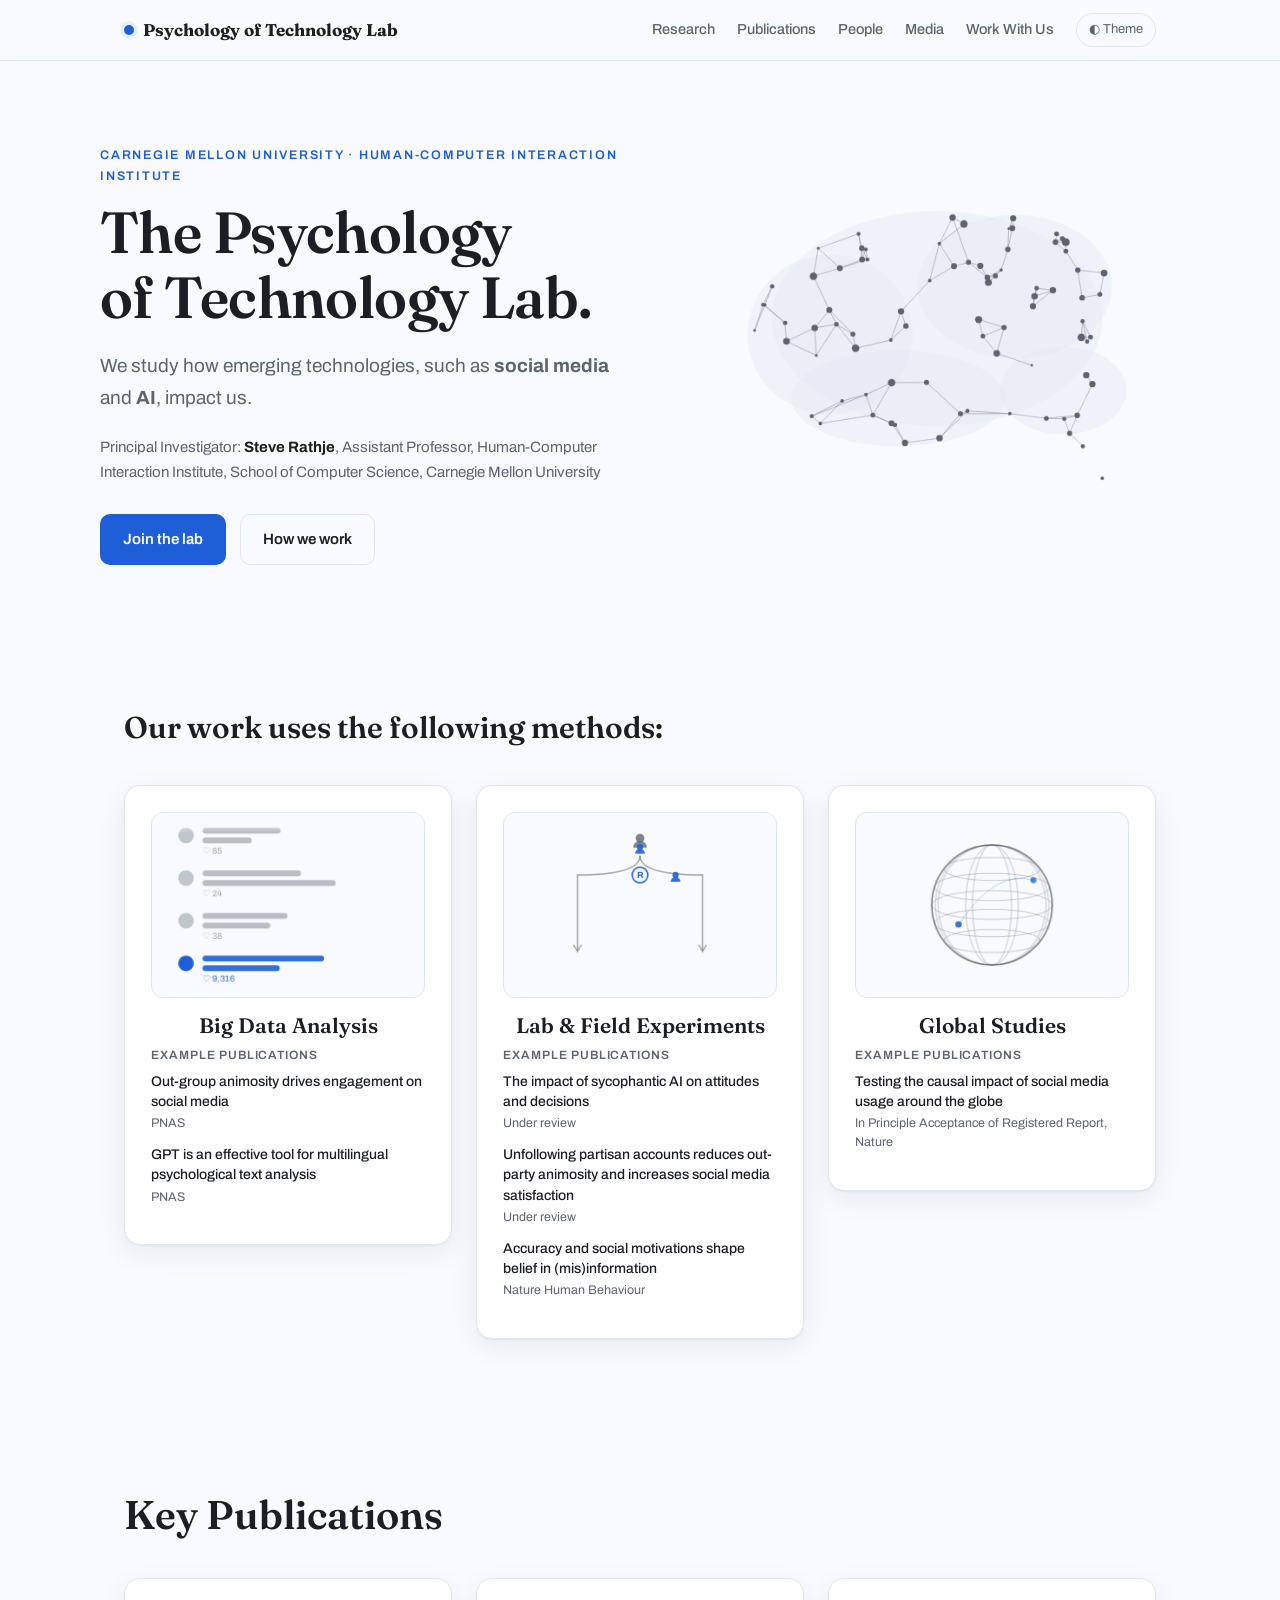
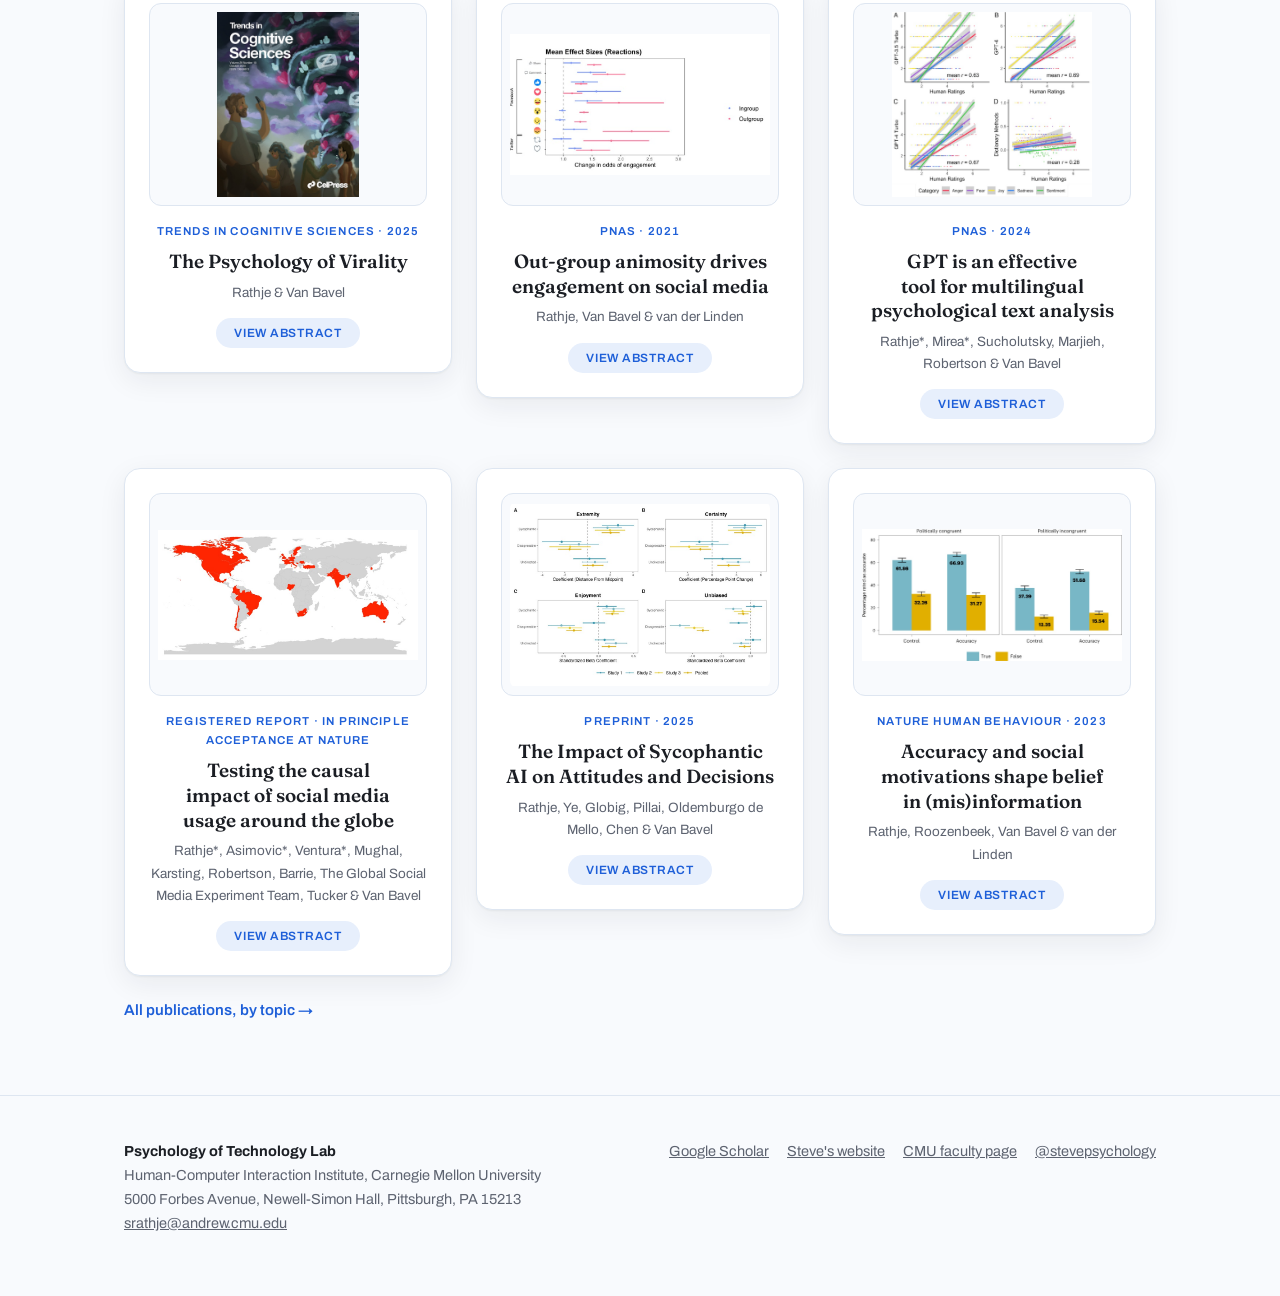
==== commit c1319b99: "Drop Methods eyebrow Co-Authored-By: Claude Fable 5 <noreply@anthropic.com>" ====
--- a/index.html
+++ b/index.html
@@ -51,7 +51,6 @@
 <section id="methods">
   <div class="wrap">
     <div class="section-head">
-      <div class="eyebrow">Methods</div>
       <h2>Our work uses the following methods:</h2>
     </div>
     <div class="methods">
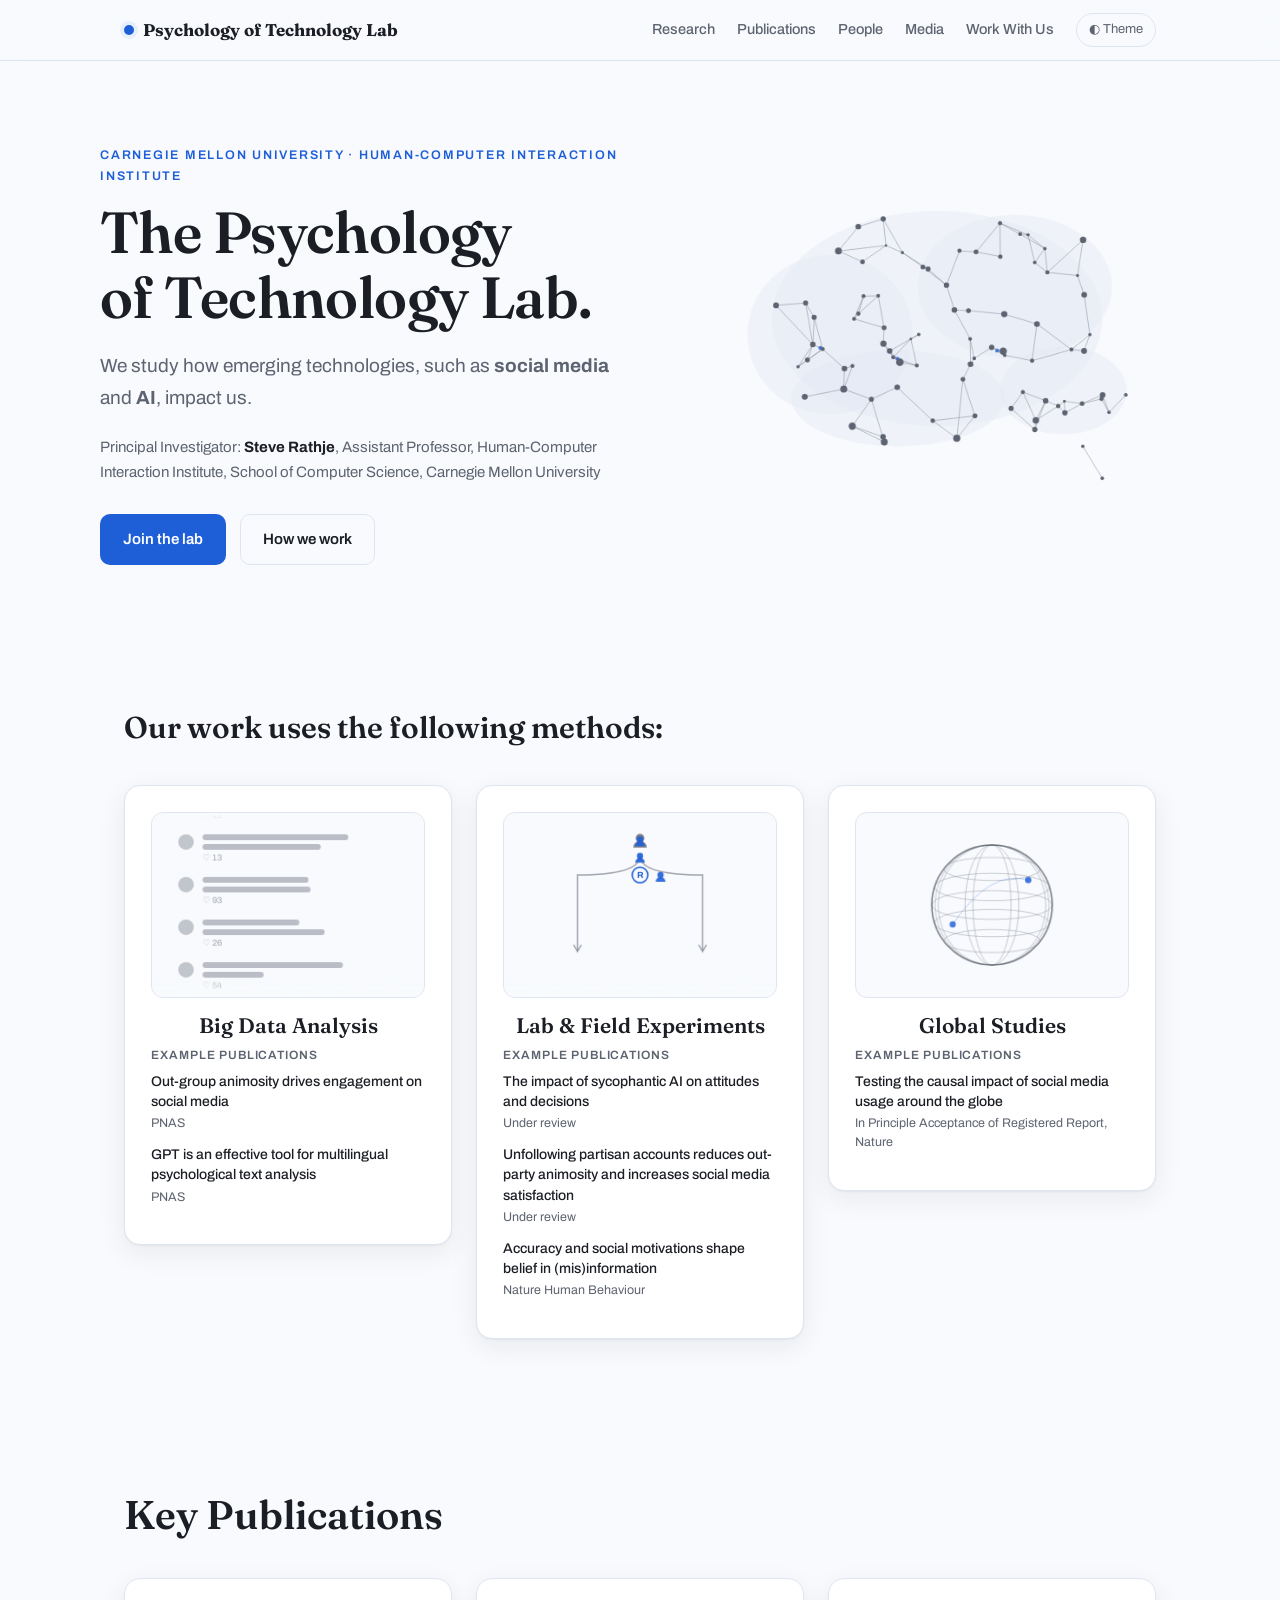
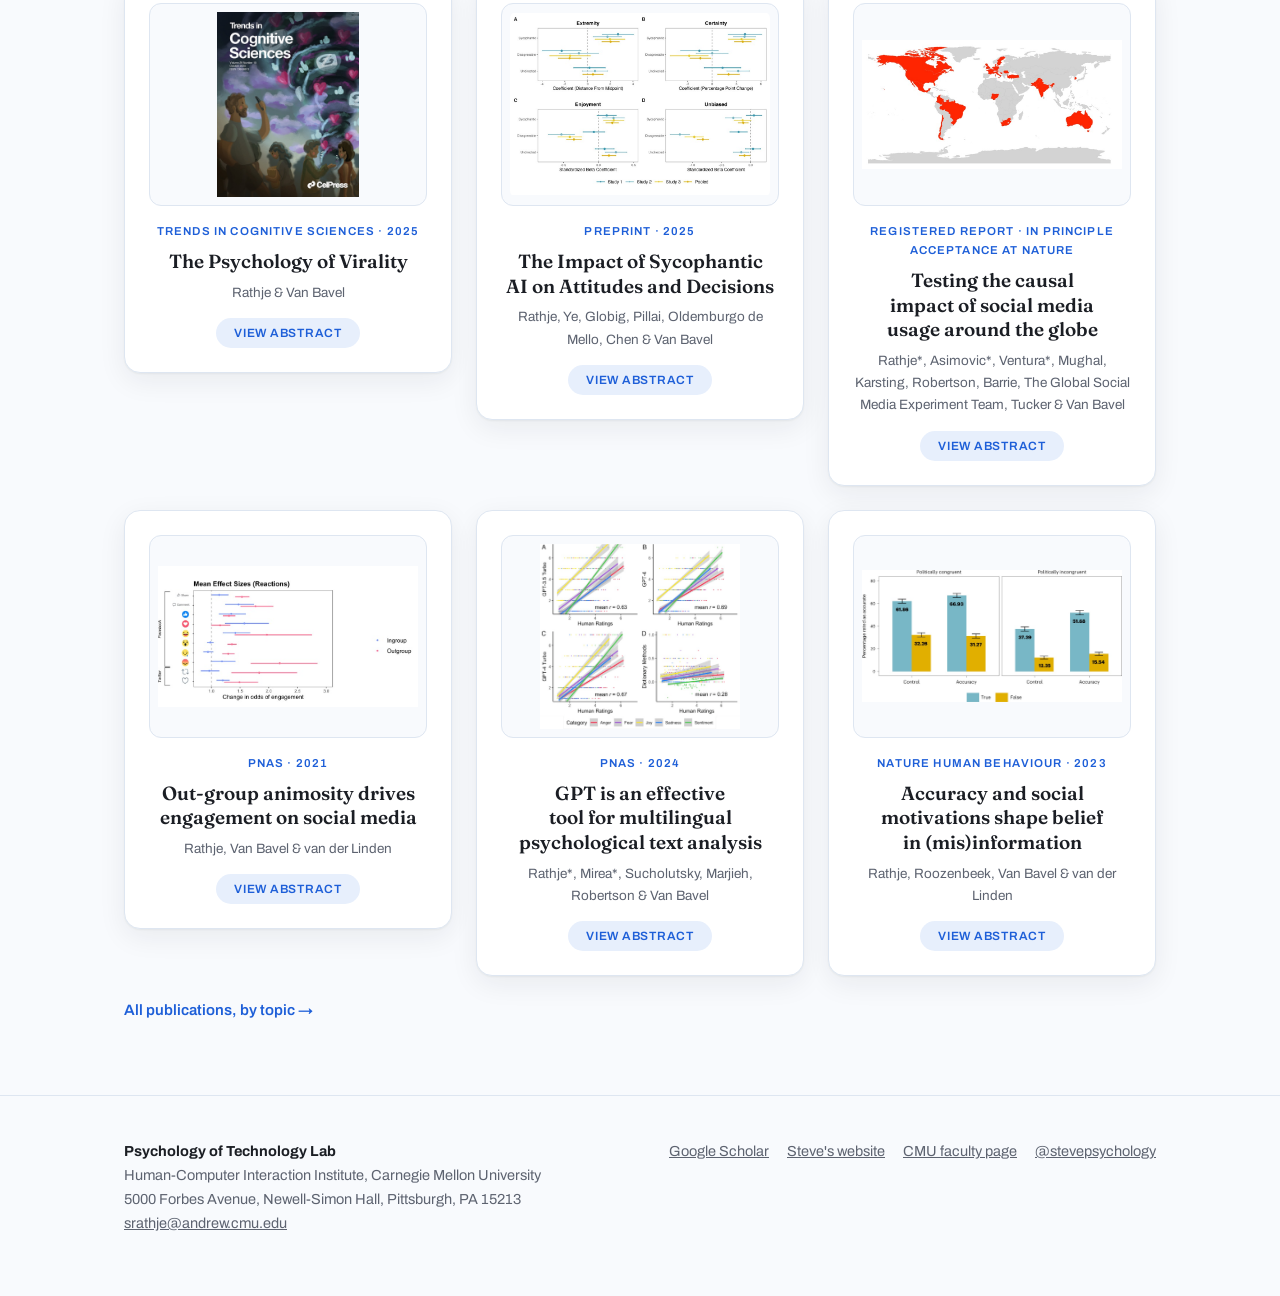
==== commit 011c189b: "Reorder key pubs: virality, sycophancy, global first Co-Authored-By: Claude Fable 5 <noreply@anthrop" ====
--- a/index.html
+++ b/index.html
@@ -109,6 +109,30 @@
         </div>
       </div>
       <div class="kp-card">
+        <div class="kp-fig"><img src="images/pub-sycophancy.jpg" alt="" onerror="this.parentNode.remove()"></div>
+        <div class="kp-venue">Preprint · 2025</div>
+        <h3 class="kp-title"><a href="https://osf.io/preprints/psyarxiv/vmyek_v1" target="_blank" rel="noopener">The Impact of Sycophantic AI on Attitudes and Decisions</a></h3>
+        <div class="kp-authors">Rathje, Ye, Globig, Pillai, Oldemburgo de Mello, Chen &amp; Van Bavel</div>
+        <button class="abs-btn" type="button">View abstract</button>
+        <div class="kp-abs-panel">
+          <div class="abs-panel-head"><span>Abstract</span>
+            <button class="abs-close" type="button" aria-label="Close abstract">&#10005;</button></div>
+          <p>There is widespread concern that AI chatbots are “sycophantic,” or overly agreeable and validating. However, less is known about the causal impact of interacting with sycophantic AI on beliefs and behaviors. Across seven studies (total n = 7,227), we found that people enjoyed interacting with sycophantic AI chatbots more than interacting with neutral chatbots or “disagreeable” chatbots that challenged them. Brief conversations with sycophantic chatbots about political or personal topics increased the strength of people’s attitudes. Sycophantic chatbots also inflated people’s perceptions that they were better than the average person on desirable traits, and led people to bet more money that they scored better than average on tasks purporting to measure desirable traits. Participants consistently rated sycophantic chatbots as more “unbiased” than disagreeable chatbots, suggesting that people may be blind to biases in AI output that aligns with their views.</p>
+        </div>
+      </div>
+      <div class="kp-card">
+        <div class="kp-fig"><img src="images/pub-global.jpg" alt="" onerror="this.parentNode.remove()"></div>
+        <div class="kp-venue">Registered Report · In Principle Acceptance at Nature</div>
+        <h3 class="kp-title"><a href="https://osf.io/preprints/psyarxiv/ujtxa_v1" target="_blank" rel="noopener">Testing the causal impact of social media usage around the globe</a></h3>
+        <div class="kp-authors">Rathje*, Asimovic*, Ventura*, Mughal, Karsting, Robertson, Barrie, The Global Social Media Experiment Team, Tucker &amp; Van Bavel</div>
+        <button class="abs-btn" type="button">View abstract</button>
+        <div class="kp-abs-panel">
+          <div class="abs-panel-head"><span>Abstract</span>
+            <button class="abs-close" type="button" aria-label="Close abstract">&#10005;</button></div>
+          <p>More than half of the world’s population uses social media. There is widespread debate among the public, politicians, and academics about social media’s impact on important outcomes, such as intergroup conflict and well-being. However, most prior research on the impact of social media relies on samples from the United States and Western Europe, despite emerging evidence suggesting that the impact of social media is likely to differ across the globe. Building on the results of pilot experiments from three countries (n = 894), we plan to conduct a global field experiment to measure the causal impact of reducing social media usage for two weeks across 23 countries (projected n > 8,000). We will then test how social media reduction influences four main outcomes: news knowledge, exposure to online hostility, intergroup attitudes, and well-being. We will also explore how the effects of social media reduction vary across world regions, focusing on three theoretically-informed country-level moderators: income level, inequality, and democratic strength. This large-scale, high-powered field experiment, and the global dataset resulting from it, will offer rare causal evidence to inform ongoing debates about the impact of social media and how it varies around the world.</p>
+        </div>
+      </div>
+      <div class="kp-card">
         <div class="kp-fig"><img src="images/pub-animosity.jpg" alt="" onerror="this.parentNode.remove()"></div>
         <div class="kp-venue">PNAS · 2021</div>
         <h3 class="kp-title"><a href="https://doi.org/10.1073/pnas.2024292118" target="_blank" rel="noopener">Out-group animosity drives engagement on social media</a></h3>
@@ -130,30 +154,6 @@
           <div class="abs-panel-head"><span>Abstract</span>
             <button class="abs-close" type="button" aria-label="Close abstract">&#10005;</button></div>
           <p>The social and behavioral sciences have been increasingly using automated text analysis to measure psychological constructs in text. We explore whether GPT, the large-language model (LLM) underlying the AI chatbot ChatGPT, can be used as a tool for automated psychological text analysis in several languages. Across 15 datasets (n = 47,925 manually annotated tweets and news headlines), we tested whether different versions of GPT (3.5 Turbo, 4, and 4 Turbo) can accurately detect psychological constructs (sentiment, discrete emotions, offensiveness, and moral foundations) across 12 languages. We found that GPT (r = 0.59 to 0.77) performed much better than English-language dictionary analysis (r = 0.20 to 0.30) at detecting psychological constructs as judged by manual annotators. GPT performed nearly as well as, and sometimes better than, several top-performing fine-tuned machine learning models. Moreover, GPT's performance improved across successive versions of the model, particularly for lesser-spoken languages, and became less expensive. Overall, GPT may be superior to many existing methods of automated text analysis, since it achieves relatively high accuracy across many languages, requires no training data, and is easy to use with simple prompts (e.g., “is this text negative?”) and little coding experience. We provide sample code and a video tutorial for analyzing text with the GPT application programming interface. We argue that GPT and other LLMs help democratize automated text analysis by making advanced natural language processing capabilities more accessible, and may help facilitate more cross-linguistic research with understudied languages.</p>
-        </div>
-      </div>
-      <div class="kp-card">
-        <div class="kp-fig"><img src="images/pub-global.jpg" alt="" onerror="this.parentNode.remove()"></div>
-        <div class="kp-venue">Registered Report · In Principle Acceptance at Nature</div>
-        <h3 class="kp-title"><a href="https://osf.io/preprints/psyarxiv/ujtxa_v1" target="_blank" rel="noopener">Testing the causal impact of social media usage around the globe</a></h3>
-        <div class="kp-authors">Rathje*, Asimovic*, Ventura*, Mughal, Karsting, Robertson, Barrie, The Global Social Media Experiment Team, Tucker &amp; Van Bavel</div>
-        <button class="abs-btn" type="button">View abstract</button>
-        <div class="kp-abs-panel">
-          <div class="abs-panel-head"><span>Abstract</span>
-            <button class="abs-close" type="button" aria-label="Close abstract">&#10005;</button></div>
-          <p>More than half of the world’s population uses social media. There is widespread debate among the public, politicians, and academics about social media’s impact on important outcomes, such as intergroup conflict and well-being. However, most prior research on the impact of social media relies on samples from the United States and Western Europe, despite emerging evidence suggesting that the impact of social media is likely to differ across the globe. Building on the results of pilot experiments from three countries (n = 894), we plan to conduct a global field experiment to measure the causal impact of reducing social media usage for two weeks across 23 countries (projected n > 8,000). We will then test how social media reduction influences four main outcomes: news knowledge, exposure to online hostility, intergroup attitudes, and well-being. We will also explore how the effects of social media reduction vary across world regions, focusing on three theoretically-informed country-level moderators: income level, inequality, and democratic strength. This large-scale, high-powered field experiment, and the global dataset resulting from it, will offer rare causal evidence to inform ongoing debates about the impact of social media and how it varies around the world.</p>
-        </div>
-      </div>
-      <div class="kp-card">
-        <div class="kp-fig"><img src="images/pub-sycophancy.jpg" alt="" onerror="this.parentNode.remove()"></div>
-        <div class="kp-venue">Preprint · 2025</div>
-        <h3 class="kp-title"><a href="https://osf.io/preprints/psyarxiv/vmyek_v1" target="_blank" rel="noopener">The Impact of Sycophantic AI on Attitudes and Decisions</a></h3>
-        <div class="kp-authors">Rathje, Ye, Globig, Pillai, Oldemburgo de Mello, Chen &amp; Van Bavel</div>
-        <button class="abs-btn" type="button">View abstract</button>
-        <div class="kp-abs-panel">
-          <div class="abs-panel-head"><span>Abstract</span>
-            <button class="abs-close" type="button" aria-label="Close abstract">&#10005;</button></div>
-          <p>There is widespread concern that AI chatbots are “sycophantic,” or overly agreeable and validating. However, less is known about the causal impact of interacting with sycophantic AI on beliefs and behaviors. Across seven studies (total n = 7,227), we found that people enjoyed interacting with sycophantic AI chatbots more than interacting with neutral chatbots or “disagreeable” chatbots that challenged them. Brief conversations with sycophantic chatbots about political or personal topics increased the strength of people’s attitudes. Sycophantic chatbots also inflated people’s perceptions that they were better than the average person on desirable traits, and led people to bet more money that they scored better than average on tasks purporting to measure desirable traits. Participants consistently rated sycophantic chatbots as more “unbiased” than disagreeable chatbots, suggesting that people may be blind to biases in AI output that aligns with their views.</p>
         </div>
       </div>
       <div class="kp-card">
--- a/style.css
+++ b/style.css
@@ -299,3 +299,41 @@
 .p1{animation-delay:.05s}.p2{animation-delay:.15s}.p3{animation-delay:.25s}
 .p4{animation-delay:.35s}.p5{animation-delay:.45s}
 @media(prefers-reduced-motion:reduce){.pop{animation:none;opacity:1;transform:none}}
+
+
+/* media page: captioned videos + podcast tile */
+.video-grid{grid-template-columns:1fr 1fr 1fr;align-items:stretch}
+@media(max-width:980px){.video-grid{grid-template-columns:1fr 1fr}}
+@media(max-width:700px){.video-grid{grid-template-columns:1fr}}
+.video-grid figure.vid{margin:0}
+.video-grid figcaption{font-size:13.5px;margin-top:10px}
+.video-grid figcaption b{font-weight:600}
+.video-grid figcaption span{color:var(--muted)}
+.podcast-tile{display:flex;align-items:center;justify-content:center;text-decoration:none;
+  background:var(--accent-soft);border:1px solid var(--hairline);border-radius:14px;
+  box-shadow:var(--shadow);aspect-ratio:16/9;align-self:start;transition:filter .15s ease}
+.podcast-tile:hover{filter:brightness(.97)}
+.podcast-inner{text-align:center;padding:18px}
+.podcast-eyebrow{font-size:11px;font-weight:600;letter-spacing:.12em;text-transform:uppercase;
+  color:var(--accent);margin-bottom:6px}
+.podcast-title{font-family:'Fraunces',serif;font-size:22px;color:var(--ink);margin-bottom:6px}
+.podcast-sub{font-size:13.5px;color:var(--muted)}
+.media-list li b a{color:var(--ink);text-decoration:none}
+.media-list li b a:hover{color:var(--accent);text-decoration:underline}
+
+/* freakonomics banner under the video row */
+.podcast-banner{display:flex;align-items:baseline;gap:14px;flex-wrap:wrap;text-decoration:none;
+  background:var(--accent-soft);border:1px solid var(--hairline);border-radius:14px;
+  box-shadow:var(--shadow);padding:18px 24px;margin-bottom:40px;transition:filter .15s ease}
+.podcast-banner:hover{filter:brightness(.97)}
+.podcast-banner .podcast-title{margin-bottom:0;font-size:20px}
+.podcast-banner .podcast-eyebrow{margin-bottom:0}
+
+/* tiktok embeds: vertical players */
+.tiktok-grid{display:flex;gap:20px;justify-content:center;flex-wrap:wrap;margin-bottom:40px}
+.tiktok-grid figure.tt{margin:0}
+.tiktok-grid iframe{width:325px;height:578px;max-width:100%;border:none;border-radius:14px;
+  box-shadow:var(--shadow);background:#000}
+
+.press-logos a{color:var(--ink);text-decoration:none}
+.press-logos a:hover{color:var(--accent);text-decoration:underline}
